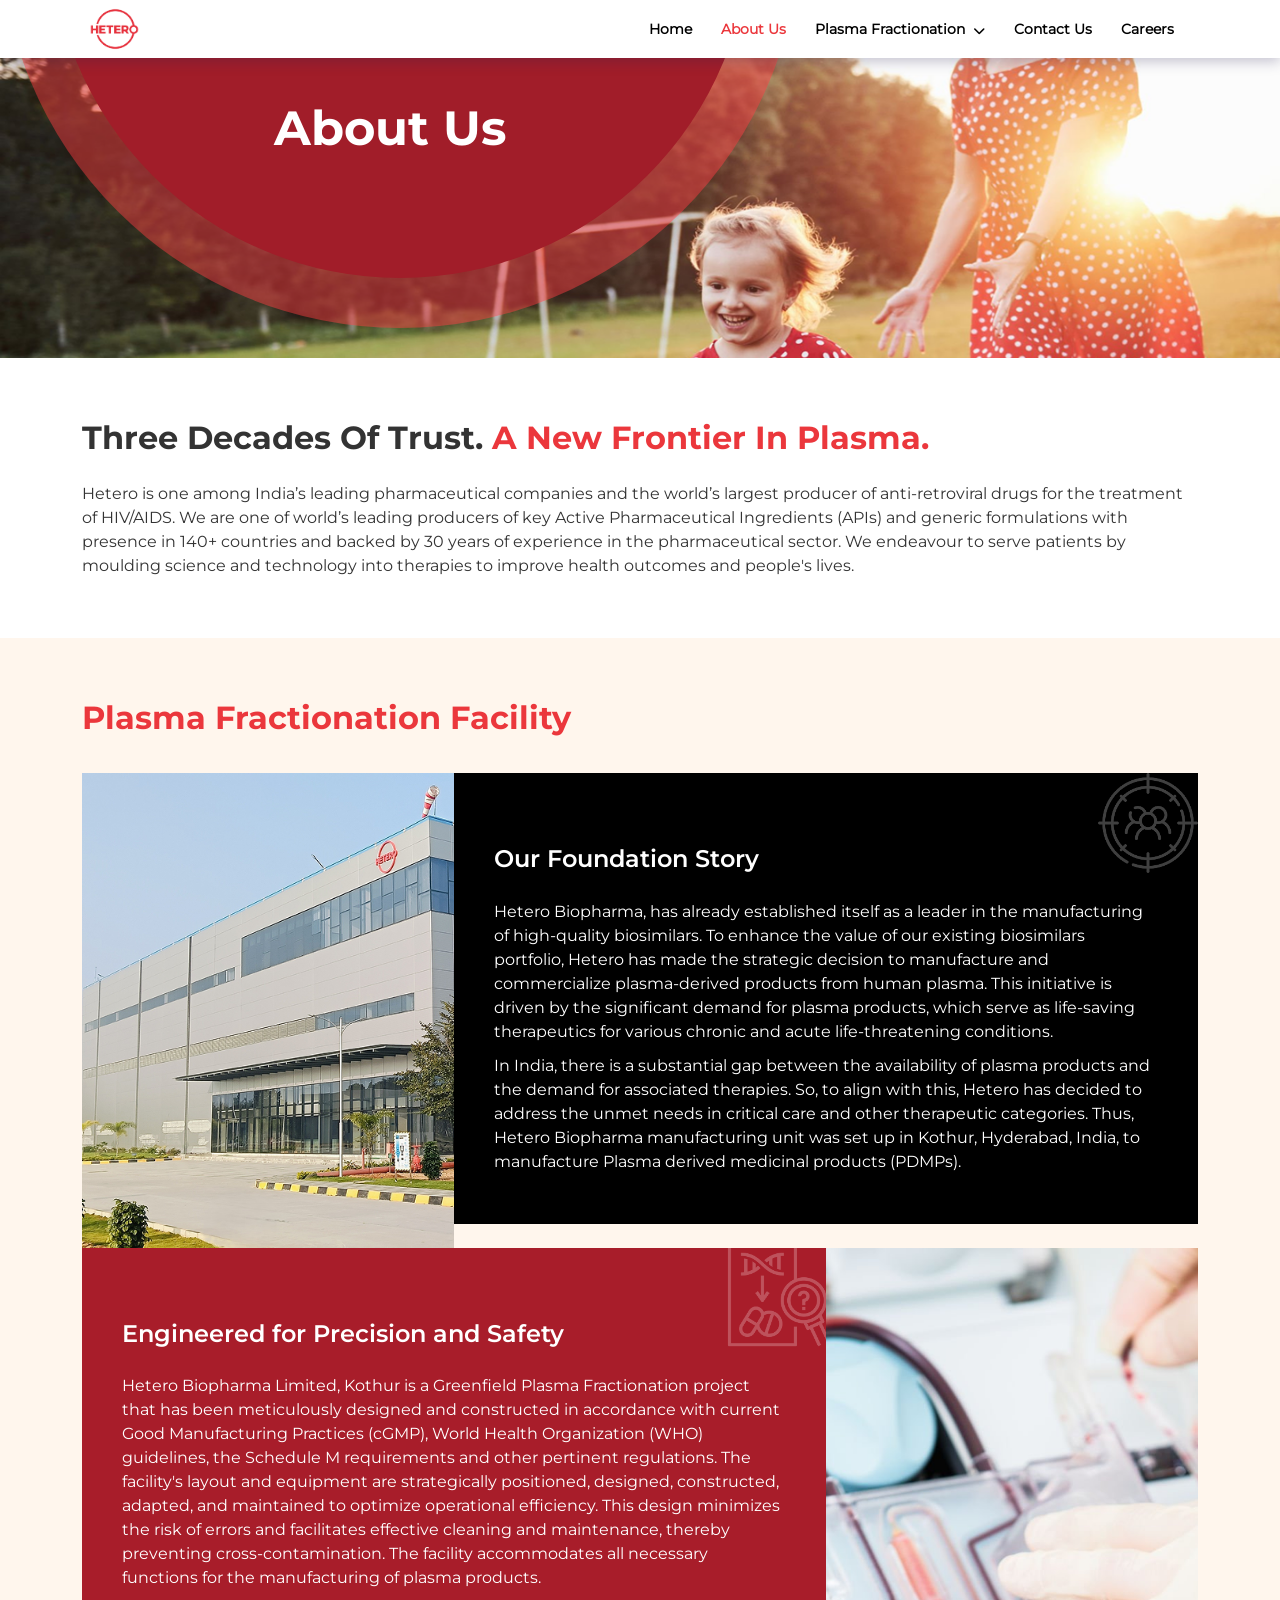
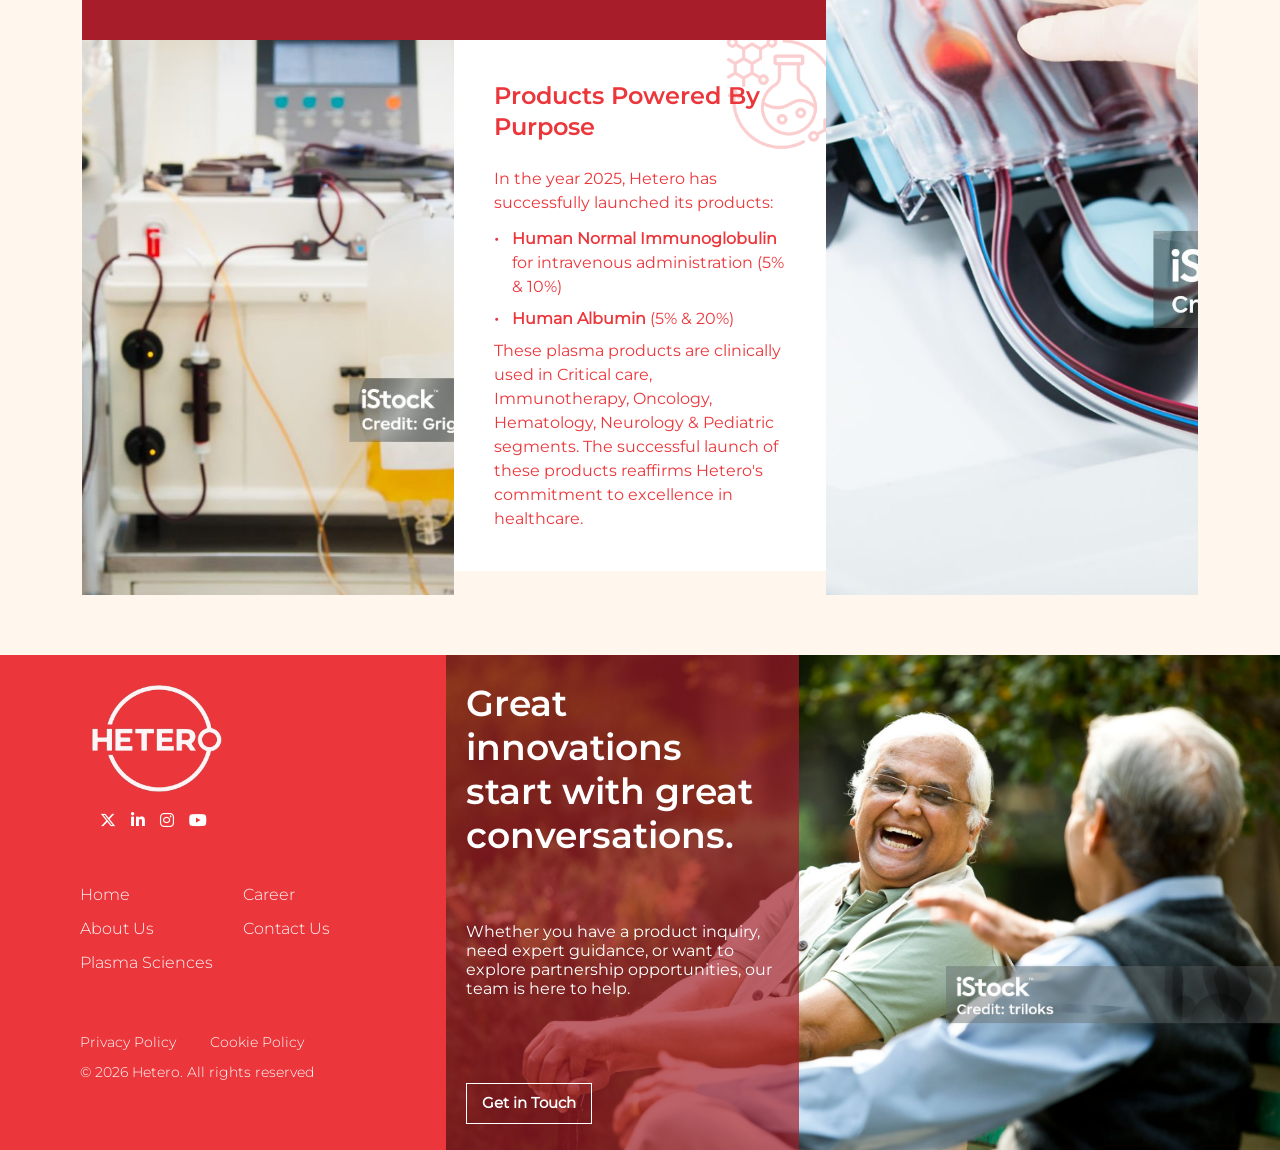
==== about.html @ f72a0099 "pushed all changes" ====
<!doctype html>
<html lang="en">

<head>
    <!-- Required meta tags -->
    <meta charset="utf-8">
    <meta name="viewport" content="width=device-width, initial-scale=1">
    <title>About Us | Plasma Hetero
    </title>
    <meta name="description"
        content="Hetero CDMO: 30+ years of pharmaceutical excellence with 38 state-of-the-art facilities serving 145+ countries. Integrated CDMO services from discovery to commercialization with 25,000+ employees worldwide.">
    <meta name="keywords"
        content="CDMO, contract development manufacturing, pharmaceutical services, drug development, API manufacturing, hetero labs, pharmaceutical outsourcing, clinical trials, commercial manufacturing, global pharma">

    <!-- FavIcon -->
    <link rel="Icon" href="images/LOGO.svg">
    <!-- Bootstrap CSS -->
    <link href="https://cdn.jsdelivr.net/npm/bootstrap@5.0.2/dist/css/bootstrap.min.css" rel="stylesheet"
        integrity="sha384-EVSTQN3/azprG1Anm3QDgpJLIm9Nao0Yz1ztcQTwFspd3yD65VohhpuuCOmLASjC" crossorigin="anonymous">
    <!-- Font Awesome CDN -->
    <link href="https://cdnjs.cloudflare.com/ajax/libs/font-awesome/6.5.0/css/all.min.css" rel="stylesheet">



    <!-- Styling -->
    <link rel="stylesheet" href="css/styles.css">
    <link rel="stylesheet" href="css/responsive.css">

</head>

<body>
    <div class="main">
        <div class="header" id="header">
            <nav class="navbar navbar-expand-lg custom-navbar">
                <div class="container">
                    <div class="row w-100 align-items-center">

                        <!-- Logo -->
                        <div class="col-sm-2 col-3">
                            <a class="navbar-brand" href="index.html">
                                <img src="images/hetero-logos.png" alt="Hetero Logo" class="logo">
                            </a>
                        </div>
                        <!-- Menu -->
                        <div class="col-9 d-block d-xl-none">
                            <div class="d-flex justify-content-end">
                                <button class="mobile-menu-toggle" id="mobileMenuToggle">
                                    <span></span>
                                    <span></span>
                                    <span></span>
                                </button>
                            </div>
                        </div>
                        <div class="col-sm-10">
                            <div class="menu text-end">
                                <ul>
                                    <li><a href="index.html">Home</a></li>
                                    <li><a href="about.html" class="active">About Us</a></li>
                                    <li>
                                        <a href="#">
                                            Plasma Fractionation
                                            <i class="fas fa-chevron-down"></i>
                                        </a>
                                        <ul class="smlmenu">

                                            <li><a href="plasma.html">Manufacturing Process</a></li>
                                            <li><a href="products.html">Our Products</a></li>
                                        </ul>
                                    </li>
                                    <li><a href="contact.html">Contact Us</a></li>
                                    <li><a href="career.html">Careers</a></li>
                                </ul>
                            </div>
                        </div>

                    </div>
                </div>
            </nav>

        </div>

        <!-- Mobile Side Navigation -->
        <div class="mobile-sidenav" id="mobileSidenav">
            <div class="sidenav-content">
                <div class="sidenav-header">
                    <button class="close-btn" id="closeSidenav">&times;</button>
                </div>

                <ul class="mobile-menu">
                    <li><a href="index.html">Home</a></li>
                    <li><a href="about.html" class="active">About Us</a></li>
                    <li class="mobile-dropdown">
                        <a href="#" class="mobile-dropdown-toggle">Plasma Fractionation <i
                                class="fas fa-chevron-down arrow"></i></a>
                        <div class="mobile-submenu">

                            <a href="plasma.html">Manufacturing Process</a>
                            <a href="products.html">Our Products</a>
                        </div>
                    </li>
                    <li><a href="contact.html">Contact Us</a></li>
                    <li><a href="career.html">Careers</a></li>
                </ul>
            </div>
        </div>

        <!-- Overlay for mobile menu -->
        <div class="mobile-overlay" id="mobileOverlay"></div>


        <!-- Banner -->

        <div class="innerbanner" style="background-image: url(images/innerbanner/aboutus.png);">
            <!-- Large Curved Circle Overlay (Left) -->
            <div class="circle-overlay-large"></div>

            <!-- Small Decorative Circle (Right) -->
            <div class="circle-design-right">
                <div class="circle-inner"></div>
            </div>

            <div class="container">
                <div class="row">
                    <div class="col-lg-6 col-sm-12 col-12">
                        <h2>About Us</h2>
                    </div>
                </div>
            </div>
        </div>



        <section class="section section-light">
            <div class="container">
                <div class="content-wrap">
                    <h2 class="section-title">
                        <span class="title-dark">Three Decades Of Trust.</span>
                        <span class="title-accent">A New Frontier In Plasma.</span>
                    </h2>

                    <p class="section-desc">
                        Hetero is one among India’s leading pharmaceutical companies and the world’s
                        largest producer of anti-retroviral drugs for the treatment of HIV/AIDS.
                        We are one of world’s leading producers of key Active Pharmaceutical
                        Ingredients (APIs) and generic formulations with presence in 140+ countries
                        and backed by 30 years of experience in the pharmaceutical sector.
                        We endeavour to serve patients by moulding science and technology into
                        therapies to improve health outcomes and people's lives.
                    </p>
                </div>
            </div>
        </section>

        <section class="section section-soft">
            <div class="container">

                <h2 class="title-accent">Plasma Fractionation Facility</h2>

                <!-- ROW 1 -->
                <div class="row g-0">
                    <div class="col-lg-4 col-md-12">
                        <div class=" plasma-image">
                            <img src="images/building-block.png" alt="">
                        </div>
                    </div>

                    <div class="col-lg-8 col-md-12">
                        <div class="plasma-box plasma-dark">
                            <div class="plamaicon">
                                <img src="images/epidemiology.png" alt="">
                            </div>
                            <div class="plasma-content">
                                <h3 class="plasma-title">Our Foundation Story</h3>
                                <p class="plasma-text">
                                    Hetero Biopharma, has
                                    already established itself as a leader in the manufacturing of high-quality
                                    biosimilars. To enhance the value of our existing biosimilars portfolio, Hetero has
                                    made the strategic decision to manufacture and commercialize plasma-derived products
                                    from human plasma. This initiative is driven by the significant demand for plasma
                                    products, which serve as life-saving therapeutics for various chronic and acute
                                    life-threatening conditions.
                                </p>
                                <p class="plasma-text">In India, there is a substantial gap between the availability of
                                    plasma products and the demand for associated therapies. So, to align with this,
                                    Hetero has decided to address the unmet needs in critical care and other therapeutic
                                    categories. Thus, Hetero Biopharma manufacturing unit was set up in Kothur,
                                    Hyderabad, India, to manufacture Plasma derived medicinal products (PDMPs).  </p>
                            </div>
                        </div>
                    </div>
                </div>

                <!-- ROW 2 -->
                <div class="row g-0">
                    <div class="col-lg-8 col-md-12 order-lg-1 order-2">
                        <!-- Red Box with nested row inside -->
                        <div class="plasma-box plasma-accent">
                            <div class="plamaicon">
                                <img src="images/drug.png" alt="">
                            </div>
                            <div class="plasma-content">
                                <h3 class="plasma-title">Engineered for Precision and Safety</h3>
                                <p class="plasma-text">
                                    Hetero Biopharma Limited, Kothur is a Greenfield Plasma Fractionation project
                                    that has been meticulously designed and constructed in accordance with current Good
                                    Manufacturing Practices (cGMP), World Health Organization (WHO) guidelines, the
                                    Schedule M requirements and other pertinent regulations. The facility's layout and
                                    equipment are strategically positioned, designed, constructed, adapted, and
                                    maintained to optimize operational efficiency. This design minimizes the risk of
                                    errors and facilitates effective cleaning and maintenance, thereby preventing
                                    cross-contamination. The facility accommodates all necessary functions for the
                                    manufacturing of plasma products.
                                </p>
                            </div>
                        </div>

                        <!-- Nested Row for bottom 2 boxes -->
                        <div class="row g-0">
                            <div class="col-lg-6 col-md-12">
                                <div class="plasma-image-light">
                                    <img src="images/block-3.jpg" alt="">
                                </div>
                            </div>

                            <div class="col-lg-6 col-md-12">
                                <div class="plasma-box plasma-light">
                                    <div class="plamaicon">
                                        <img src="images/catalyst.png" alt="">
                                    </div>
                                    <h3 class="plasma-title">Products Powered By Purpose</h3>
                                    <p class="plasma-subtitle">In the year 2025, Hetero has successfully
                                        launched its products:</p>
                                    <ul class="plasma-list">
                                        <li><strong>Human Normal Immunoglobulin</strong> for intravenous administration
                                            (5% & 10%)</li>
                                        <li><strong>Human Albumin</strong> (5% & 20%)</li>
                                    </ul>
                                    <p class="plasma-text-small">
                                        These plasma products are clinically used in Critical care, Immunotherapy,
                                        Oncology, Hematology, Neurology & Pediatric segments. The successful launch of
                                        these products reaffirms Hetero's commitment to excellence in healthcare.
                                    </p>
                                </div>
                            </div>
                        </div>
                    </div>

                    <div class="col-lg-4 col-md-12 order-lg-2 order-1">
                        <div class="plasma-image plasma-image-full-height">
                            <img src="images/block-2.jpg" alt="">
                        </div>
                    </div>
                </div>

            </div>
        </section>

        <footer class="footer">
            <div class="container-fluid">
                <div class="footer-row">

                    <!-- LEFT : BRAND -->
                    <div class="footer-brand order-lg-1 order-2">
                        <div class="footer-box">
                            <img src="images/footer-logo.png" alt="Hetero" class="footer-logo" width="130" height="auto">
                            <ul class="footer-social">
                                <li><a href="https://x.com/heteroofficial" target="_blank"><i
                                            class="fa-brands fa-x-twitter"></i></a></li>
                                <li><a href="https://www.linkedin.com/company/hetero/" target="_blank"><i
                                            class="fa-brands fa-linkedin-in"></i></a></li>
                                <li><a href="https://www.instagram.com/hetero_pharma/" target="_blank"><i
                                            class="fa-brands fa-instagram"></i></a></li>
                                <li><a href="https://www.youtube.com/channel/UCTvsR0a-IavUR-biF5Lx3kg"
                                        target="_blank"><i class="fa-brands fa-youtube"></i></a></li>
                            </ul>

                        </div>
                        <div class="footer-box">
                            <ul class="footer-menu footer-menu-2col">
                                <li><a href="index.html">Home</a></li>
                                <li><a href="about.html">About Us</a></li>

                                <li><a href="career.html">Career</a></li>
                                <li><a href="contact.html">Contact Us</a></li>
                                <li><a href="plasma.html">Plasma Sciences</a></li>
                            </ul>

                            <div class="footer-legal">
                                <a href="privacy.html" target="_blank">Privacy Policy</a>
                                <a href="cookie.html" target="_blank">Cookie Policy</a>
                                <p>© 2026 Hetero. All rights reserved</p>
                            </div>
                        </div>
                    </div>

                    <div class="right-col order-lg-2 order-1">
                        <div class="footer-img">
                            <img src="images/footer-img.jpg" alt="">
                        </div>

                        <!-- CENTER : CTA -->
                        <div class="footer-box-right">
                            <h3 class="footer-title">
                                Great innovations<br>
                                start with great<br>
                                conversations.
                            </h3>

                            <p class="footer-text">
                                Whether you have a product inquiry, need expert guidance,
                                or want to explore partnership opportunities, our team is here to help.
                            </p>

                            <a href="contact.html" class="btn-footer">Get in Touch</a>
                        </div>
                    </div>



                </div>
            </div>
        </footer>
    </div>


    <!-- JS Scripts at the end for better performance -->
    <script src="https://ajax.googleapis.com/ajax/libs/jquery/3.5.1/jquery.min.js"></script>

    <!-- Bootstrap Bundle with Popper -->
    <script src="https://cdn.jsdelivr.net/npm/bootstrap@5.3.3/dist/js/bootstrap.bundle.min.js"></script>

    <script src="js/script.js"></script>
</body>

</html>
---- css/styles.css ----
@font-face {
    font-family: 'Montserrat-Regular';
    src: url(../fonts/Montserrat-Regular.ttf);
}

@font-face {
    font-family: 'Montserrat-Light';
    src: url(../fonts/Montserrat-Light.ttf);
}

@font-face {
    font-family: 'Montserrat-Medium';
    src: url(../fonts/Montserrat-Medium.ttf);
}

@font-face {
    font-family: 'Montserrat-SemiBold';
    src: url(../fonts/Montserrat-SemiBold.ttf);
}

@font-face {
    font-family: 'Montserrat-Bold';
    src: url(../fonts/Montserrat-Bold.ttf);
}


.text-danger {
    color: #EB373C !important;
}


h1 {
    font-size: 40px;
    line-height: 1.35;
    margin-bottom: 0.4em;
    font-weight: 800;
}

h2 {
    font-size: 32px;
    line-height: 40px;
    margin-bottom: 35px;
    font-family: 'Montserrat-Bold';
}

h3 {
    font-size: 34px;
    font-family: 'Montserrat-SemiBold';
    color: #000;
    line-height: normal;
}

h4 {
    font-size: 24px;
    line-height: normal;
    margin-bottom: 1em;
}

h5 {
    font-size: 12px;
    line-height: 1.6;
    margin-bottom: 1.1em;
}

ul {
    list-style-type: none;
    margin: 0px !important;
    padding: 0px;
}

ul li {
    list-style-type: none;
    margin: 0px;
    padding: 0;
    font-size: 12px;
}

p {
    font-size: 16px;
    padding-bottom: 0;
    margin-bottom: 0;
}

a {
    text-decoration: none;
}

html {
    height: 100%;
    width: 100%;
    scroll-padding-top: 150px;
    scroll-behavior: smooth;
}

body {
    height: 100%;
    overflow-x: hidden;
    font-family: 'Montserrat-Regular';
    color: #000
}

img,
div {
    -moz-transition: all 1s ease-in-out;
    -o-transition: all 1s ease-in-out;
    -ms-transition: all 1s ease-in-out;
    transition: all 1s ease-in-out;
}

section {
    padding: 60px 0 60px 0;
}

.main {
    width: 100%;
}


#header {
    background: rgb(255, 255, 255);
    position: fixed;
    top: 0;
    width: 100%;
    z-index: 999;
    transition: all 0.3s ease-in-out;
    padding: 0px 0;
    left: 0 !important;
    right: 0 !important;
    box-shadow: 0px 4px 12px 0px #2D255640;
    overflow: visible;
}

/* #header.scrolled {background: rgba(255, 255, 255, 1);box-shadow: 0px 2px 10px 0px #F3D9E2;} */
.logo {
    width: 40%;
    padding-bottom: 0px;
    max-height: 120px;
}

.navbar {
    padding: 0;
}

.menu ul {
    transition: all 1s ease-in-out;
    position: relative;
    margin: 0;
    padding: 0;
    list-style: none;
}

.menu ul li {
    display: inline-block;
    text-align: end;
    position: relative;
}

.menu ul li a {
    display: block;
    text-align: center;
    padding-left: 25px;
    font-weight: 600;
    font-size: 14px;
    font-style: normal;
    line-height: normal;
    color: #000;
    position: relative;
    text-decoration: none;
    transition: all 0.3s ease-in-out;
}

.menu ul li a.active {
    color: #EB373C;
    font-weight: 600;
}

.line {
    position: relative;
}

.line::before {
    position: absolute;
    content: "";
    top: 10px;
    right: 77px;
    width: 4px;
    height: 15px;
    background-color: #D9D9D9;
}

/* Hover effect - top border */
.menu ul li a::before {
    content: "";
    position: absolute;
    top: -36px;
    left: 8px;
    height: 6px;
    width: 100%;
    background-color: #EB373C;
    transform: scaleX(0);
    transform-origin: center;
    transition: transform 0.3s ease-in-out;
}

/* Show top line on hover */
.menu>ul>li>a:hover::before {
    transform: scaleX(1);
}

/* Show top line when menu item is active */
.menu>ul>li>a.active::before {
    transform: scaleX(1);
}

/* Base submenu state */
.menu ul li>ul {
    position: absolute;
    top: calc(100% + 35px);
    left: 50%;
    transform: translateX(-40%);
    background-color: #EB373C;
    display: block;
    text-align: left !important;
    backdrop-filter: blur(16px);
    border-radius: 0px;
    opacity: 0;
    visibility: hidden;
    transition: opacity 0.3s ease-in-out, visibility 0.3s ease-in-out;
    overflow: visible;
    pointer-events: none;
    min-width: 185px;
    max-width: 210px;
    box-shadow: 0px 4px 12px 0px rgba(45, 37, 86, 0.15);
    z-index: 1000;
    margin-top: 0;
    border: 1.5px solid #EB373C
}

/* Invisible bridge to prevent hover gap - FIXED */
.menu ul li>ul::before {
    content: '';
    position: absolute;
    top: -30px;
    /* Changed to match 30px gap */
    left: -20px;
    /* Extended to left */
    right: -20px;
    /* Extended to right */
    height: 30px;
    /* Changed to 30px to cover the full gap */
    background: transparent;
    pointer-events: auto;
}

/* Show submenu on parent li hover - PURE CSS */
.menu ul li:hover>ul {
    opacity: 1;
    visibility: visible;
    pointer-events: auto;
}

/* Alternative: If you want to keep using .show-sub class from JavaScript */
.menu ul li>ul.show-sub {
    opacity: 1;
    visibility: visible;
    pointer-events: auto;
}

/* Submenu items */
.menu ul li>ul li {
    border-bottom: 1px solid #EB373C;
    display: block;
    width: 100%;
    opacity: 0;
    transform: translateY(10px);
    transition: opacity 0.5s ease-in-out, transform 0.5s ease-in-out;
}

/* Animate submenu items when parent is hovered */
.menu ul li:hover>ul li {
    opacity: 1;
    transform: translateY(0);
}

/* Also animate when show-sub class is present (for JS control) */
.menu ul li>ul.show-sub li {
    opacity: 1;
    transform: translateY(0);
}

/* Stagger animation for each item */
.menu ul li:hover>ul li:nth-child(1),
.menu ul li>ul.show-sub li:nth-child(1) {
    transition-delay: 0.1s;
}

.menu ul li:hover>ul li:nth-child(2),
.menu ul li>ul.show-sub li:nth-child(2) {
    transition-delay: 0.2s;
}

.menu ul li:hover>ul li:nth-child(3),
.menu ul li>ul.show-sub li:nth-child(3) {
    transition-delay: 0.3s;
}

.menu ul li>ul li:last-child {
    border-bottom: none;
}

.menu ul li>ul li a {
    font-size: 14px;
    color: #fff;
    font-family: 'Montserrat-Light';
    white-space: nowrap;
    padding: 12px 15px;
    text-align: left;
    transition: all 0.3s ease-in-out;
}

/* active link */
.mobile-menu li a.active {
    color: rgba(161, 29, 41, 1);
    font-weight: 700;
    /* your theme color */
}

.menu ul li>ul li>a:hover {
    color: #fff;
    font-weight: 700 !important;
}

/* Icon rotation - SMALLER SIZE & SLOWER */
.menu a i {
    display: inline-block;
    transition: transform 0.6s cubic-bezier(0.4, 0, 0.2, 1);
    /* Smooth easing curve */
    margin-left: 4px;
    font-size: 12px;
    /* Reduced icon size */
    vertical-align: middle;
}

/* Rotate icon when submenu is shown */
.menu ul li:hover>a i {
    transform: rotate(180deg);
}


/* Home Page */

.main-collection {
    position: relative;
    margin-top: 40px;
    overflow: hidden;
}

.main-collection .container-fluid {
    padding: 0;
    margin-bottom: 40px;
}

.main-row {
    margin-bottom: 30px;
    position: relative;
    display: flex;
    flex-direction: row;
    width: 100%;
    justify-content: space-between;
    align-items: center;
}

.main-left {
    background-color: #A11D29;
    width: 55%;
    position: relative;
    padding: 100px 80px 80px;
    z-index: 1;
}

.main-right {
    width: 45%;
    position: relative
}

.main-right img {
    width: 100%;
    height: 100%;
    min-height: 380px;
    object-fit: cover;
    object-position: left;
}

.main-left-content h2 {
    color: #fff;
}

.main-left-content p {
    color: #fff;
    margin-bottom: 12px;
}

/* Light Pink/Rose Shadow Layer - Top Left */
.main-left::before {
    content: '';
    position: absolute;
    top: -38px;
    left: -70px;
    width: calc(100% + 100px);
    /* Extended 160px to the right */
    height: calc(100% + 80px);
    background: #A11D29B2;
    /* Light dusty rose/pink */
    z-index: -1;
    /* Behind dark red, in front of image */
}


/* banners */
.banner {
    position: relative;
    width: 100%;
    height: 500px;
    background-position: center;
    background-size: cover;
    background-repeat: no-repeat;
    overflow: hidden;
    display: flex;
    align-items: center;
    justify-content: flex-start;
    overflow: hidden;
}

.circle-overlay-large {
    position: absolute;
    left: 0px;
    bottom: -60px;
    /* Changed from top: 0 to bottom: 0 */
    max-width: 55%;
    /* Optional: prevents image from being too large */
}

.circle-overlay-large img {
    width: 100%;
    height: auto;
    /* Changed from height: 100% to maintain aspect ratio */
    display: block;
}

/* Make sure text stays above the overlays */
.banner h2 {
    color: #fff;
    font-size: 42px;
    font-weight: bold;
    margin-top: 30px;
    position: relative;
    z-index: 2;
    text-align: left;
    margin-left: 0;
    line-height: 1.2;
}

.banner p {
    color: #fff;
    font-size: 16px;
    position: relative;
    z-index: 2;
    text-align: left;
    margin-left: 0;
}

.bannertext {
    margin-top: 100px;
}

.pillar-section {
    position: relative;
    height: 748px;
}

/* Left side - Cards */
.cards-container {
    position: absolute;
    left: 0;
    top: 0;
    width: 50%;
    height: 100%;
    display: flex;
    flex-direction: column;
    padding: 0;
    background: transparent;
    z-index: 2;
    gap: 0;
}

/* Card base state - equal heights, no spacing */
.pillar-card {
    padding: 10px 20px;
    margin: 0;
    border: 0;
    border-radius: 0;
    cursor: pointer;
    transition: all 0.8s cubic-bezier(0.25, 0.46, 0.45, 0.94);
    position: relative;
    overflow: hidden;
    flex: 1 1 0;
    min-height: 0;
    display: flex;
    align-items: center;
    transform-origin: center;
    box-sizing: border-box;
}

/* Hover and Active state - smooth grow */
.pillar-card:hover,
.pillar-card.active-card {
    flex: 1.15 1 0;
    padding: 16px 40px;
}

.card-manufacturing {
    background: rgba(0, 0, 0, 0.15);
}

.card-quality {
    background: rgba(161, 29, 41, 0.5);
}

.card-technology {
    background: rgba(235, 55, 60, 0.5);
}

.card-network {
    background: hsla(30, 100%, 96%, 0.5);
}

.card-content {
    position: static;
    z-index: 1;
    width: 100%;
    transition: all 0.8s cubic-bezier(0.25, 0.46, 0.45, 0.94);
}

.card-icon {
    margin-bottom: 1rem;
    position: absolute;
    top: 15px;
    right: 15px;
    transition: none
}

.card-icon img {
    width: 55px;
    object-fit: contain;
    display: block;
    transition: opacity 0.5s ease;
}

.card-icon .icon-hover {
    position: absolute;
    top: 0;
    left: 0;
    opacity: 0;
}

/* Show default icon by default */
.card-icon .icon-default {
    opacity: 1;
}

/* On card hover or active, show hover icon */
.pillar-card:hover .card-icon .icon-default,
.pillar-card.active-card .card-icon .icon-default {
    opacity: 0;
}

.pillar-card:hover .card-icon .icon-hover,
.pillar-card.active-card .card-icon .icon-hover {
    opacity: 1;
}

/* .card-icon svg {width: 28px;height: 28px;fill: white;} */
.pillar-card h3 {
    color: white;
    font-size: 24px;
    font-weight: 600;
    margin-bottom: 10px;
    clear: none;
    transition: all 0.8s cubic-bezier(0.25, 0.46, 0.45, 0.94);
}

.pillar-card p {
    color: rgba(255, 255, 255, 0.9);
    font-size: 14px;
    line-height: normal;
    clear: both;
    transition: all 0.8s cubic-bezier(0.25, 0.46, 0.45, 0.94);
    font-family: 'Montserrat-Regular';
}

.pillar-card.active-card p {
    font-family: 'Montserrat-Medium';
}

/* Right side - Background Image */
.image-container {
    width: 100%;
    position: relative;
    overflow: hidden;
    height: 748px;
}

.background-image {
    position: absolute;
    top: 0;
    left: 0;
    width: 100%;
    height: 750px;
    background-size: cover;
    background-position: left;
    opacity: 0;
    transition: opacity 0.8s cubic-bezier(0.25, 0.46, 0.45, 0.94);
}

.background-image.active {
    opacity: 1;
}

.bg-manufacturing {
    background-image: url('../images/pillar-facility-3.jpg');
}

.bg-quality {
    background-image: url('../images/pillar-facility-2.jpg');
}

.bg-technology {
    background-image: url('../images/pillar-facility-1.jpg');
    background-position: center;
}

.bg-network {
    background-image: url('../images/pillar-facility-4.jpg');
}

/* Overlay Content */
.image-overlay {
    position: absolute;
    top: 0;
    left: 0;
    width: 100%;
    height: 100%;
    background: linear-gradient(180deg, rgba(0, 0, 0, 0.5) 0%, rgba(0, 0, 0, 0) 100%);
    display: flex;
    flex-direction: column;
    justify-content: space-between;
    z-index: 1;
}

.facility-header {
    text-align: right;
    padding: 40px;
}

.facility-header h2 {
    color: white;
    font-size: 32px;
    font-weight: 700;
    margin-bottom: 10px;
}

.explore-btn {
    display: inline-flex;
    align-items: center;
    gap: 0.5rem;
    color: #fff;
    text-decoration: none;
    font-size: 1rem;
    font-weight: 500;
    transition: all 0.3s ease;
    padding: 12px 24px;
    border-radius: 0px;
    background: transparent;
}

.explore-btn:hover {
    background: linear-gradient(104.09deg, #EB373C -1.63%, #851F22 94.96%);
    color: #fff;
}

.explore-btn i {
    transition: transform 0.3s ease;
}

.explore-btn:hover i {
    transform: translateX(5px);
}

/* Active state colors */
.card-manufacturing.active-card {
    background: linear-gradient(312.52deg, #A11D29 -7.88%, #000000 37.8%);
}

.card-quality.active-card {
    background: rgba(161, 29, 41, 1);
}

.card-technology.active-card {
    background: linear-gradient(313.36deg, #000000 -22.54%, #EB373C 28.66%);
}

.card-network.active-card {
    background: linear-gradient(312.81deg, #EB373C -54.64%, #FFF6ED 36.67%);
}

.card-network.active-card h3,
.card-network.active-card p {
    color: rgba(235, 55, 60, 1);
    font-family: 'Montserrat-Medium';
}

/* ============================= */
/* RESPONSIVE STYLES */
/* ============================= */

/* Tablet and below */
@media (max-width: 1024px) {
    .pillar-section {
        height: auto;
        min-height: 600px;
    }

    .cards-container {
        width: 100%;
        position: relative;
    }

    .pillar-card {
        flex: 1 1 0;
        min-height: 150px;
    }

    .image-container {
        height: 500px;
        position: relative;
    }

    .background-image {
        height: 500px;
    }
}

/* Mobile Carousel Design */
@media (max-width: 768px) {
    .pillar-section {
        height: auto;
        display: flex;
        flex-direction: column;
    }

    /* Cards Container -Horizontal Scroll */
    .cards-container {
        position: relative;
        width: 100%;
        height: auto;
        display: block;
        overflow: hidden;
        order: 2;
    }

    /* Cards Wrapper for Carousel */
    .cards-wrapper {
        display: flex;
        transition: transform 0.5s cubic-bezier(0.25, 0.46, 0.45, 0.94);
        width: 100%;
    }

    .pillar-card {
        flex: 0 0 100%;
        min-width: 100%;
        padding: 40px 20px;
        min-height: auto;
        display: flex;
        flex-direction: column;
        justify-content: center;
    }

    .pillar-card:hover,
    .pillar-card.active-card {
        flex: 0 0 100%;
        padding: 40px 20px;
    }

    /* Image Container - Fixed Height at Top */
    .image-container {
        position: relative;
        width: 100%;
        height: 300px;
        order: 1;
        margin-bottom: 0;
    }

    .background-image {
        height: 300px;
    }

    /* Mobile Navigation Dots - Visible and Styled */
    .mobile-dots {
        display: flex;
        justify-content: center;
        align-items: center;
        gap: 12px;
        padding: 20px;
        position: absolute;
        bottom: 20px;
        left: 50%;
        transform: translateX(-50%);
        z-index: 10;
        background: rgba(0, 0, 0, 0.3);
        backdrop-filter: blur(10px);
        border-radius: 20px;
        padding: 10px 20px;
    }

    .dot {
        width: 10px;
        height: 10px;
        border-radius: 50%;
        background: rgba(255, 255, 255, 0.4);
        cursor: pointer;
        transition: all 0.3s ease;
    }

    .dot.active {
        background: #EB373C;
        width: 12px;
        height: 12px;
    }

    /* Facility Header - Adjust for Mobile */
    .facility-header {
        padding: 20px;
        text-align: left;
    }

    .facility-header h2 {
        font-size: 24px;
        text-align: center;
    }

    .explore-btn {
        font-size: 14px;
        padding: 10px 20px;
    }

    /* Card Content */
    .card-content {
        text-align: center;
    }

    .card-icon {
        position: static;
        margin: 0 auto 15px;
        display: flex;
        justify-content: flex-start;
    }

    .pillar-card h3 {
        font-size: 22px;
        margin-bottom: 15px;
    }

    .pillar-card p {
        font-size: 15px;
        line-height: 1.6;
    }
}

/* Small mobile */
@media (max-width: 480px) {
    .image-container {
        height: 250px;
    }

    .background-image {
        height: 250px;
    }

    .pillar-card {
        padding: 30px 15px;
    }

    .pillar-card h3 {
        font-size: 20px;
    }

    .pillar-card p {
        font-size: 14px;
    }

    .card-icon img {
        width: 50px;
    }

    .facility-header h2 {
        font-size: 28px;
        text-align: left;
    }

    .mobile-dots {
        gap: 8px;
        padding: 8px 15px;
    }

    .dot {
        width: 8px;
        height: 8px;
    }

    .dot.active {
        width: 10px;
        height: 10px;
    }
}




.plasma-list-white {
    list-style: none;
    padding-left: 0;
    margin: 12px 0;
}

.plasma-list-white li {
    padding-left: 12px;
    position: relative;
    margin-bottom: 8px;
    font-size: 16px;
    color: #fff;
    margin-left: 10px;
}

.plasma-list-white li:before {
    content: "•";
    color: #fff;
    font-weight: bold;
    position: absolute;
    left: 0;
}

.plasma-list-white li strong {
    color: #fff;
}

.plasma-box1 {
    display: flex;
    flex-direction: column;
    justify-content: flex-end;
    padding: 40px;
}

.plasma-content1 {
    margin-top: 0px;
}

/* Image Boxes */
.plasma-image1 {
    padding: 0;
    min-height: 280px;
}

.plasma-image1 img {
    width: 100%;
    height: 280px;
    object-fit: cover;
    display: block;
}

/* Full height image for right column - spans all 3 boxes */
.plasma-image-full-height1 {
    height: 600px;
    min-height: 600px;
}

.plasma-image-full-height1 img {
    width: 100%;
    object-fit: cover;
    display: block;
    height: 560px;
}

/* Color Variants */
.plasma-dark1 {
    background: #000;
    color: #fff;
    min-height: 280px;
    position: relative;
    display: flex;
    justify-content: end;
}

.plasma-accent1 {
    background: #a81d2a;
    color: #fff;
    min-height: 280px;
    position: relative;
}

.plasma-light1 {
    background: #fff;
    min-height: 280px;
    position: relative;
}

/* Typography */
.plasma-title1 {
    font-size: 24px;
    font-weight: 700;
    margin-bottom: 25px;
    line-height: 1.3;
    color: #fff;
}

.plasma-subtitle1 {
    font-size: 16px;
    margin-bottom: 12px;
    color: #EB373C;
}

.plasma-text1 {
    font-size: 16px;
    margin-bottom: 10px;
}

.plasma-text-small1 {
    font-size: 16px;
    margin-bottom: 0;
    color: #EB373C
}

.plamaicon1 {
    position: absolute;
    right: 0px;
    margin-left: auto;
    top: 0;
}

.plamaicon1 img {
    width: 140px;
}

.plasma-light1 .plasma-title1 {
    color: #EB373C;
}

.plasma-light1 .plamaicon1 {
    position: absolute;
    top: 0;
    right: 0
}

.plasma-image-light1 {
    padding: 0;
    min-height: 280px;
}

.plasma-image-light1 img {
    width: 100%;
    height: 280px;
    object-fit: cover;
    display: block;
}

.plasma-right1 img {
    width: 100%;
}

.plasma-collection1 {
    position: relative;
}

.plasma-collection1 .container-fluid {
    padding: 0;
    margin-bottom: 40px;
}

.plasma-left1 {
    background-color: #A11D29;
    width: 55%;
    position: relative;
    padding: 40px 80px;
    z-index: 1;
}

.plasma-row1 {
    position: relative;
    display: flex;
    flex-direction: row;
    width: 100%;
    justify-content: space-between;
    align-items: center;
}

.plasma-right1 {
    width: 45%;
    position: relative
}

.plasma-left-content1 h2 {
    color: #fff;
}

.plasma-left-content1 p {
    color: #fff;
    margin-bottom: 12px;
}

/* Light Pink/Rose Shadow Layer - Top Left */
.plasma-left1::before {
    content: '';
    position: absolute;
    top: -38px;
    left: -30px;
    width: calc(100% + 100px);
    /* Extended 160px to the right */
    height: calc(100% + 80px);
    background: #A11D29B2;
    /* Light dusty rose/pink */
    z-index: -1;
    /* Behind dark red, in front of image */
}




/* Inner banners */

.innerbanner {
    position: relative;
    width: 100%;
    height: 300px;
    background-position: center;
    background-size: cover;
    background-repeat: no-repeat;
    overflow: hidden;
}

/* Small Decorative Circle (Right Side - Top) */
.circle-design-right {
    position: absolute;
    top: -530px;
    /* Half visible at top */
    left: 0px;
    /* Position from right edge */
    width: 800px;
    height: 800px;
    border-radius: 50%;
    background-color: #EB373C80;
    /* Light pink outer ring with transparency */
    box-shadow: 0 10px 30px rgba(0, 0, 0, 0.15);
    display: flex;
    align-items: center;
    justify-content: center;
    z-index: 1;
    pointer-events: none;
}

.circle-inner {
    position: relative;
    width: 700px;
    height: 700px;
    border-radius: 50%;
    background-color: #A11D29;
    /* Dark red inner circle */
}

/* Make sure text stays above the overlays */
.innerbanner .container {
    position: relative;
    z-index: 2;
}

.innerbanner h2 {
    color: #fff;
    font-size: 48px;
    font-weight: bold;
    margin-top: 50px;
    position: relative;
    z-index: 2;
    text-align: center;
    margin-left: 70px;
}


/* About */
/* ===== Title ===== */
.section-title {
    font-size: 32px;
    font-family: 'Montserrat-Bold';
    margin-bottom: 24px;
}

/* Title Colors */
.title-dark {
    color: #333;
}

.title-accent {
    color: #EB373C;
    /* red accent */
}

/* ===== Description ===== */
.section-desc {
    font-size: 16px;
    color: #333;
}


/* Plasma Science */
.section-soft {
    background: #FFF6ED;
}

/* Eyebrow */
.section-eyebrow {
    color: #EB373C;
    font-weight: 600;
    margin-bottom: 30px;
    font-size: 20px;
}

/* Box Base */
.plasma-box {
    display: flex;
    flex-direction: column;
    justify-content: center;
    padding: 40px;
}

.plasma-content {
    margin-top: 30px;
}

/* Image Boxes */
.plasma-image {
    padding: 0;
    min-height: 474.2px;
}

.plasma-image img {
    width: 100%;
    height: 474.2px;
    object-fit: cover;
    display: block;
}

/* Full height image for right column - spans all 3 boxes */
.plasma-image-full-height {
    height: 838.09px;
    min-height: 600px;
}

.plasma-image-full-height img {
    width: 100%;
    height: 947px;
    object-fit: cover;
    display: block;
}

/* Color Variants */
.plasma-dark {
    background: #000;
    color: #fff;
    min-height: 280px;
    position: relative;
}

.plasma-accent {
    background: #a81d2a;
    color: #fff;
    min-height: 320px;
    position: relative;
}

.plasma-light {
    background: #fff;
    min-height: 280px;
    position: relative;
}

/* Typography */
.plasma-title {
    font-size: 24px;
    font-weight: 700;
    margin-bottom: 25px;
    line-height: 1.3;
    color: #fff;
}

.plasma-subtitle {
    font-size: 16px;
    margin-bottom: 12px;
    color: #EB373C;
}

.plasma-text {
    font-size: 16px;
    margin-bottom: 10px;
}

.plasma-text-small {
    font-size: 16px;
    margin-bottom: 0;
    color: #EB373C
}

.plasma-list {
    list-style: none;
    padding-left: 0;
    margin: 12px 0;
}

.plasma-list li {
    padding-left: 18px;
    position: relative;
    margin-bottom: 8px;
    font-size: 16px;
    color: #EB373C
}

.plasma-list li:before {
    content: "•";
    color: #EB373C;
    font-weight: bold;
    position: absolute;
    left: 0;
}

.plasma-list li strong {
    color: #EB373C;
}

.plamaicon {
    position: absolute;
    right: 0px;
    margin-left: auto;
    top: 0;
}

.plamaicon img {
    width: 100px;
}

.plasma-light .plasma-title {
    color: #EB373C;
}

.plasma-light .plamaicon {
    position: absolute;
    top: 0;
    right: 0
}

.plasma-image-light {
    padding: 0;
    min-height: 555px;
}

.plasma-image-light img {
    width: 100%;
    height: 555px;
    object-fit: cover;
    display: block;
}

.plasma-right img {
    width: 100%;
    height: 600px;
    object-fit: cover;
}

.plasma-collection {
    position: relative;
}

.plasma-collection .container-fluid {
    padding: 0;
    margin-bottom: 40px;
}

.plasma-left {
    background-color: #A11D29;
    width: 55%;
    position: relative;
    padding: 40px 80px;
    z-index: 1;
}

.plasma-row {
    position: relative;
    display: flex;
    flex-direction: row;
    width: 100%;
    justify-content: space-between;
    align-items: center;
}

.plasma-right {
    width: 45%;
    position: relative
}

.plasma-left-content h2 {
    color: #fff;
}

.plasma-left-content p {
    color: #fff;
    margin-bottom: 12px;
}

/* Light Pink/Rose Shadow Layer - Top Left */
.plasma-left::before {
    content: '';
    position: absolute;
    top: -38px;
    left: -30px;
    width: calc(100% + 100px);
    /* Extended 160px to the right */
    height: calc(100% + 80px);
    background: #A11D29B2;
    /* Light dusty rose/pink */
    z-index: -1;
    /* Behind dark red, in front of image */
}



/* Manufacture */
.manufacture .container-fluid {
    padding: 0 !important;
    max-width: 100%;
}

.manufature-grid {
    width: 100%;
    display: flex;
    flex-wrap: nowrap;
    gap: 0;
}

.manufacture-img {
    flex: 0 0 34.8%;
    min-width: 0;
    margin: 0;
    padding: 0;
}

.manufacture-img img {
    width: 100%;
    object-fit: cover;
    display: block;
    vertical-align: bottom;
    height: 100%;
}

.manufacture-content {
    flex: 1 1 auto;
    min-width: 0;
    margin-left: -1px;
    padding: 60px 40px;
    background-color: #A11D29;
    position: relative;
}

.manufacture-content p {
    color: #fff;
    margin-bottom: 12px;
    font-weight: 700;
}

.manufacture-content h2 {
    color: #fff;
    margin-top: 6px;
}

.manufactureicon {
    position: absolute;
    top: 0;
    right: 0;
}

.manufactureicon img {
    width: 100px;
}

/* Products */
.product-row {
    position: relative;
}

.prodcuts-content p {
    color: #fff;
    font-size: 15px;
    text-align: center;
    line-height: normal;
}

.product-row .container-fluid {
    padding: 0;
}

.product-grid {
    width: 100%;
    display: flex;
}

.product-img {
    max-width: 35.33333333%;
    width: 100%;
}

.product-img img {
    width: 100%;
    max-height: 554px;
    object-fit: cover;
    height: 100%;
}

.product-content {
    padding: 60px 40px;
    background-color: #A11D29;
    position: relative;
    max-width: 65.1222%
}

.product-content h2 {
    color: #fff;
    margin-top: 6px;
}

.product-content ul li {
    list-style: disc;
    font-size: 15px;
    font-weight: 500;
    margin-left: 25px;
    color: #fff;
    margin-bottom: 8px;
}

.therapy-card {
    background-color: #FFF6ED;
}

.therapy-left {
    display: flex;
    flex-direction: column;
    height: 100%;
}

.therapy-content {
    padding: 30px;
}

.indications {
    background-color: #a81d2a;
    padding: 30px;
    margin-top: auto;
}

.indications h4 {
    color: #fff;
    font-family: 'Montserrat-SemiBold'
}

.indications p {
    color: #fff;
    font-size: 16px;
}

.therapy-content h4 {
    color: #A11D29;
    font-weight: 600;
    font-family: 'Montserrat-SemiBold'
}

.therapy-content ul li {
    list-style-type: disc;
    margin-left: 20px;
    margin-bottom: 8px;
    color: #A11D29;
    font-size: 16px;
}

.therapy-images-right {
    display: flex;
    justify-content: flex-start;
    align-items: center;
    gap: 1rem;
    min-height: 100%;
    padding: 0px;
}

.therapy-images-right .therapy-images {
    flex: 0 0 auto;
    max-width: 45%;
}

.therapy-images-right .therapy-images img {
    width: 100%;
    height: auto;
    min-height: 280px;
    object-fit: contain;
}

.therapy-images img {
    width: 100%;
}

.products-content h2 {
    color: #fff;
    font-size: 34px;
    font-weight: bold;
    margin-top: 40px;
    position: relative;
    z-index: 2;
    text-align: center;
    margin-left: 20px;
    margin-bottom: 25px;
}

.products-content p {
    color: #fff;
    text-align: center;
    font-size: 15px;
    line-height: normal;
    width: 60%;
    margin: 0 auto;
}


/* Contact Us */
.contact-row {
    margin-bottom: 30px;
    position: relative;
    display: flex;
    flex-direction: row;
    width: 100%;
    justify-content: space-between;
    align-items: center;
}

.contact-label {
    font-size: 22px;
    font-weight: 600;
    color: #ffff;
}

.contact-value {
    font-size: 18px;
    line-height: normal;
    color: #fff;
    padding-left: 30px;
    margin-top: 10px;
}

.contact-value a {
    color: #fff;
    text-decoration: none;
    transition: all 0.3s ease-in-out;
}

.contact-value a:hover {
    text-decoration: underline;
}

.contact-collection {
    position: relative;
    margin-top: 40px;
}

.contact-collection .container-fluid {
    padding: 0;
    margin-bottom: 40px;
}

.contact-left {
    background-color: #A11D29;
    width: 55%;
    position: relative;
    padding: 60px 80px 40px;
    z-index: 1;
}

.contact-right {
    width: 45%;
    position: relative
}

.contact-right img {
    width: 100%;
}

.contact-left-content h2 {
    color: #fff;
}

.contact-left-content p {
    color: #fff;
    margin-bottom: 12px;
}

/* Light Pink/Rose Shadow Layer - Top Left */
.contact-left::before {
    content: '';
    position: absolute;
    top: -48px;
    left: -90px;
    width: calc(100% + 100px);
    /* Extended 160px to the right */
    height: calc(100% + 100px);
    background: #A11D29B2;
    /* Light dusty rose/pink */
    z-index: -1;
    /* Behind dark red, in front of image */
}

.contact-details {
    background-color: #FFF6ED;
}

.contact-left-img img {
    width: 100%;
    height: auto;
    mix-blend-mode: multiply;
}

/* Form */
.career-form .form-label {
    font-size: 14px;
    font-weight: 600;
    text-align: left !important;
    display: flex;
    gap: 5px;
    align-items: center;
    white-space: nowrap;
    margin-bottom: 2px;
    color: #fff;
}

.form-label {
    font-size: 14px;
    font-weight: 600;
    text-align: left !important;
    display: flex;
    gap: 5px;
    align-items: center;
    white-space: nowrap;
    margin-bottom: 2px;
}

.form-control {
    text-align: left;
    color: #8B8B8B;
    font-size: 12px;
    padding: 8px 16px;
    border: 1px solid #DEDEDE;
    border-radius: 0px;
}

.form-check-label {
    font-size: 12px;
    margin-bottom: 0;
    margin-top: 3px;
}

.form-check-label a {
    color: #EB373C;
    transition: all 0.3s ease-in-out;
}

.form-check-label a:hover {
    font-weight: 600;
}

.form-check-input {
    border-color: #EB373C !important;
    width: 14px;
    height: 14px;
}

.btn-outline-danger {
    display: inline-block;
    padding: 6px 15px;
    background-color: transparent;
    color: #EB373C;
    font-size: 12px;
    font-weight: 500;
    border-radius: 0px;
    text-decoration: none;
    transition: background-color 0.3s ease-in-out;
    border: 1px solid #EB373C;
    font-family: 'Montserrat-Medium';
    margin: 0;
}

.btn-outline-danger:hover {
    background-color: #EB373C;
    color: #fff;
}

.form-select {
    text-align: left;
    color: #8B8B8B;
    font-size: 12px;
    padding: 8px 16px;
    border: 1px solid #DEDEDE;
    border-radius: 0px;
}

.form-check-input:checked {
    background-color: #EB373C !important;
}

.form-control:focus {
    outline: none !important;
    border-color: rgba(235, 55, 60, .2) !important;
    box-shadow: 0 0 0 .25rem rgba(235, 55, 60, .2) !important;
}

.form-select:focus {
    outline: none !important;
    border-color: rgba(235, 55, 60, .2) !important;
    box-shadow: 0 0 0 .25rem rgba(235, 55, 60, .2) !important;
}

.btn-outline-light {
    border-radius: 0 !important;
}

.phone-input-wrapper {
    display: flex;
    flex-direction: column;
}

.phone-input-group {
    display: flex;
}

.phone-dropdown {
    width: 105px;
    border-top-right-radius: 0;
    border-bottom-right-radius: 0;
}

.phone-input {
    border-top-left-radius: 0 !important;
    border-bottom-left-radius: 0 !important;
}

.custom-page select.form-select[disabled] {
    background-image: none;
}

.form-control:disabled,
.form-control[readonly] {
    background-color: #f1f1f1 !important;
}


.about-btn {
    text-align: end;
}




/* Footer */

.footer {
    background-position: center;
    background-size: cover;
    width: 100%;
    padding: 0px 0;
    height: 495px;
    position: relative;
    background-color: #EB373C;
}

.footer-row {
    position: relative;
    display: flex;
    flex-direction: row;
    width: 100%;
    justify-content: space-between;
}

.footer .container-fluid {
    padding: 0 !important;
}

.footer-brand {
    width: 35.33333333%;
    padding: 30px 80px 0;
    background-color: #EB373C;
    padding-bottom: 30px;
}

.footer-logo {
    display: block;
    margin-left: 12px;
    margin-bottom: 15px;
}

.right-col {
    position: relative;
    width: 66.66666667%;
}

.footer-box-right {
    background: #A11D29B2;
    position: absolute;
    margin-left: 0px;
    padding: 30px 20px;
    height: 495px;
    display: flex;
    align-items: flex-start;
    justify-content: center;
    flex-direction: column;
    width: 42.33%;
    top: 0;
    left: 0;
}

.footer-title {
    color: #fff;
    font-size: 36px;
    margin-bottom: 25px;
}

.footer-text {
    color: #fff;
    margin-bottom: 85px;
    font-size: 16px;
    line-height: normal;
    margin-top: 40px;
}

.btn-footer {
    background-color: transparent;
    color: #fff;
    padding: 8px 15px;
    border-radius: 0px;
    font-size: 15px;
    font-weight: 600;
    border: 1px solid #fff;
}

.btn-footer:hover {
    background-color: #EB373C;
    color: #fff;
    border: 1px solid #EB373C;
}

.footer-img {
    position: relative;
}

.footer-img img {
    width: 100%;
    height: 495px;
    object-position: center;
    object-fit: cover;
}

.footer-social {
    display: flex;
    flex-direction: row;
    gap: 15px;
    margin-top: 20px !important;
    margin-left: 20px !important;
}

.footer-social i {
    font-size: 16px;
    color: #fff;
    /* 🔑 key fixes */
    display: block;
    transform: translateZ(0);
    will-change: transform;
    transition: transform 0.8s ease;
    /* Fixed: added 's' for seconds */
}

/* Hover zoom - slow and smooth */
.footer-social li a:hover i {
    transform: scale(1.2);
    /* Increased scale for more noticeable effect */
}

.footer-menu-2col {
    margin-top: 55px !important;
    list-style: none;
    padding: 0;
    margin: 0;
    display: grid;
    grid-template-columns: 1fr 1fr;
    row-gap: 10px;
    column-gap: 30px;
}

/* Force vertical order per column */
.footer-menu-2col li:nth-child(1) {
    grid-column: 1;
    grid-row: 1;
}

.footer-menu-2col li:nth-child(2) {
    grid-column: 1;
    grid-row: 2;
}

.footer-menu-2col li:nth-child(3) {
    grid-column: 2;
    grid-row: 1;
}

.footer-menu-2col li:nth-child(4) {
    grid-column: 2;
    grid-row: 2;
}

.footer-menu-2col a {
    color: #fffafa;
    font-size: 16px;
    text-decoration: none;
    font-family: 'Montserrat-Light';
    text-wrap: nowrap;
}

.footer-legal {
    margin-top: 55px !important;
}

.footer-legal a {
    color: #fff;
    font-size: 14px;
    padding-right: 30px;
    transition: 0.6 ease-in-out;
    font-family: 'Montserrat-Light';
}

.footer-legal p {
    color: #fff;
    font-size: 14px;
    padding-top: 8px;
    font-family: 'Montserrat-Light';
}

.footer-legal a:hover {
    text-decoration: underline !important;
    font-weight: 700;
}

.footer-menu-2col a:hover {
    font-family: 'Montserrat-SemiBold';
}





.privacy-text h4 {
    font-size: 20px;
    font-weight: 600;
    color: #EB373C;
    margin: 20px 0;
}

.privacy-text h5 {
    font-size: 18px;
    font-weight: 600;
    color: #000;
    margin: 10px 0;
}

.privacy-text p {
    font-size: 12px;
    line-height: 1.6;
    color: #000;
    margin: 10px 0;
}

.privacy-text ul li {
    list-style-type: disc !important;
    margin-left: 20px;
    padding-bottom: 6px;
    font-size: 12px;
}

.privacy a {
    text-decoration: none;
    color: #000;
    transition: color 0.2s ease;
}

.privacy a:hover {
    color: #EB373C;
    font-weight: 600;
}

/* Cookie consent */
.table-responsive {
    background-color: #FFF6ED;
    border: 2px solid #EB373C;
    border-radius: 20px;
    padding: 20px;
}

.sites-table {
    width: 100%;
    border-collapse: separate;
    border: 1px solid transparent;
    font-size: 12px;
    overflow-x: auto;
    display: block;
    table-layout: fixed;
}

.sites-table th,
.sites-table td {
    padding: 6px 6px;
    border: 1px solid transparent;
    text-align: left;
    width: 33.33%;
}

.sites-table th {
    font-weight: 600;
    color: #000;
}

.msg-wrap {
    background-color: #fff;
    border: none !important;
    box-shadow: 0px 20px 24px -4px rgba(16, 24, 40, 0.08), 0px 8px 8px -4px rgba(16, 24, 40, 0.03);
    padding: 24px;
}

#cookiediv h3 {
    color: #EB373C;
    font-size: 19px;
    font-weight: 500;
}

#cookiediv p {
    color: #000;
    font-size: 12px;
    font-weight: 500;
    margin-bottom: 20px;
}

#cookiediv h3 svg {
    margin-right: 8px;
    width: 24px;
    height: 24px;
}

#cookiediv .btn-primary-outline {
    border: 2px solid #EB373C;
    background-color: #fff;
    color: #EB373C;
    font-size: 12px !important;
    font-weight: 600;
    padding: 6px 15px;
    margin-left: 10px;
    box-shadow: 0px 1px 2px 0px rgba(16, 24, 40, 0.05);
    border-radius: 8px !important;
}

#cookiediv .btn-primary-outline:hover {
    background-color: #EB373C;
    color: #fff;
    border: 2px solid #EB373C;
}

.btn-primary1 {
    border: 2px solid #EB373C;
    border-radius: 8px !important;
    background-color: #EB373C;
    color: #fff;
    font-size: 12px !important;
    font-weight: 600;
    padding: 6px 15px;
}

.btn-primary1:hover {
    border: 2px solid #d1030a;
    background-color: #d1030a;
    color: #fff
}

.btn-wrap {
    text-align: end;
}

.msg-wrap p a {
    color: #EB373C;
    font-weight: 600;
    transition: color 0.3s ease;
}

.career-right img {
    width: 100%;
    height: 100%;
    max-height: 750px;
    object-fit: cover;
}

.form-heading {
    font-size: 32px;
    color: #fff;
    margin-bottom: 20px;
    font-weight: 700;
    font-family: 'Montserrat-Bold'
}






























/* Mobile Menu Toggle Button */
.mobile-menu-toggle {
    background: none;
    border: none;
    width: 30px;
    height: 18px;
    position: relative;
    cursor: pointer;
    display: flex;
    flex-direction: column;
    justify-content: space-between;
}

.mobile-menu-toggle span {
    width: 100%;
    height: 3px;
    background: #2D2556;
    border-radius: 2px;
    transition: 0.3s ease;
}

.mobile-menu-toggle.active span:nth-child(1) {
    transform: rotate(45deg) translate(8px, 8px);
}

.mobile-menu-toggle.active span:nth-child(2) {
    opacity: 0;
}

.mobile-menu-toggle.active span:nth-child(3) {
    transform: rotate(-45deg) translate(8px, -8px);
}

/* Mobile Side Navigation */
/* Mobile Side Navigation - TOP DROPDOWN */
.mobile-sidenav {
    position: fixed;
    top: -500%;
    /* hide above the viewport initially */
    left: 0;
    width: 100%;
    /* full width */
    height: 100vh;
    /* prevent overflow beyond viewport */
    background: #fff;
    box-shadow: 0 4px 15px rgba(0, 0, 0, 0.15);
    transition: top 0.35s ease;
    /* smooth slide from top */
    z-index: 1002;
    overflow-y: auto;
}

.mobile-sidenav.active {
    top: 0;
}

.sidenav-header {
    display: flex;
    justify-content: flex-end;
    align-items: center;
    padding: 15px;
    border-bottom: 1px solid #EB373C;
}

.close-btn {
    background: none;
    border: none;
    font-size: 30px;
    color: #EB373C;
    cursor: pointer;
    padding: 0;
    width: 30px;
    height: 30px;
    display: flex;
    align-items: center;
    justify-content: center
}

.mobile-menu {
    list-style: none;
    margin: 0;
    padding: 0;
}

.mobile-menu li {
    border-bottom: 1px solid #EB373C;
}

.mobile-menu li>a {
    display: flex;
    padding: 15px 15px;
    color: #EB373C;
    text-decoration: none;
    font-weight: 600;
    transition: background 0.3s ease;
}

.mobile-menu li>a:hover {
    color: #EB373C;
}

/* Mobile Dropdown */
.mobile-dropdown-toggle {
    display: flex;
    justify-content: space-between;
    align-items: center;
}

.mobile-dropdown-toggle .arrow {
    transition: transform 0.3s ease;
    font-size: 12px;
}

.mobile-submenu {
    max-height: 0;
    overflow: hidden;
    background: #fff;
    transition: max-height 0.3s ease;
}

.mobile-dropdown.active .mobile-submenu {
    max-height: 100%;
    /* adjust if submenu is taller */
}

.mobile-submenu a {
    display: block;
    padding: 12px 40px;
    color: #EB373C;
    text-decoration: none;
    border-bottom: 1px solid #F3D9E2;
    transition: background 0.3s ease;
}

.mobile-submenu a:hover {
    background: #EB373C;
    color: #fff;
}

.mobile-submenu a:last-child {
    border-bottom: none !important;
}

/* Mobile score app layout */
.mobile-submenu .score-app {
    padding: 12px 40px;
}

/* Rotate arrow when active */
.mobile-dropdown.active .arrow {
    transform: rotate(180deg);
}
---- css/responsive.css ----
/* Extra small devices (portrait phones, less than 576px) */
@media only screen and (max-width: 575.98px) {
  /* Styles for extra small devices (phones) */
  h2{font-size: 28px;}
  .section-title{font-size: 28px;line-height: normal;}
  h4{font-size: 20px;margin-bottom: 10px;margin-top: 10px;}
  section{padding: 30px 0;}
  .menu{display: none;}
  #header{padding: 0px 0;}
  .logo{height: 40px;width: auto;max-height: 40px;object-fit: contain;}
  .plasma-box{padding: 20px;}
  .footer-row{flex-direction: column;}
  .footer-brand{padding: 30px;width: 100%;}
  .right-col{width: 100%;}
  .footer-box-right{width: 100%;}
  .plasma-row{flex-direction: column;}
  .plasma-left, .plasma-right{width: 100%;}
  .plasma-left{margin-bottom: 0px;padding: 20px;}
  .plasma-left::before{top: -30px;left: 0px;width: calc(100% + 0px);height: calc(100% + 60px);}
  .plasma-collection .container-fluid{margin-bottom: 0;}
  .product-content{padding: 20px;}
  .main-row{flex-direction: column;}
  .main-right{width: 100%;}
  .main-left{width: 100%;padding: 30px;}
  /* .main-left::before{display: none;} */
  .main-left::before, .contact-left::before {top: -30px;left: 0px;width: calc(100% + 0px);height: calc(100% + 60px);}
  .banner{height: 600px;align-items: flex-end;}
  .banner .circle-design-right {bottom: -120px;left: -120px;width: 360px;height: 360px;top:120px;}
  .banner .circle-inner {width: 290px;height: 290px;}
  .banner h2 {font-size: 38px;margin-top: 0px;margin-bottom: 10px;}
  .banner p {font-size: 12px;}
  .bannertext{margin-top:0px;padding-bottom: 16px;padding-right: 8px;}
  .contact-left{width: 100%;padding: 30px;}
  .contact-right{width: 100%;}
  .innerbanner h2{margin: 0px;text-align: left;margin-top: 80px;}
  .circle-design-right{left: auto;right: -50px}
  .innerbanner{display: flex;align-items: flex-start;justify-content: center;height: 400px;}
  .products-content{padding: 0 16px;}
  .products-content h2 {
        margin: 0px;
        text-align: left;
        margin-top: 30px;
    }
    .therapy-content ul li b{font-family: 'Montserrat-Bold'}
  .products-content p{text-align: left;margin: 0;width: 70%;}
  .plasma-image-full-height, .plasma-image-full-height img, .plasma-image-full-height1 img, .plasma-image-full-height1{height: 100%;min-height:100%}
  .card-network h3, .card-network p{color: #000;}
  .circle-overlay-large{width: 130%;max-width: 136%;}
  .pillar-card h3{text-align: left;}
  .pillar-card p{text-align: left;}
  .plasma-box1,.manufacture-content{padding: 20px;}
  .plamaicon1 img, .plamaicon img{width: 80px;}
  .text-muted {text-wrap: wrap}
  .plasma-image-light img{object-position: left;}
  .plasma-collection{margin-bottom: 40px;}
  .no-break{display: none;}
  .pillar-section{height: auto;min-height: auto;}
  .footer-box-right{position: relative;top: 0px;height: auto;}
  .footer-text{margin-bottom: 20px;margin-top: 20px;}
  .footer-title{margin-bottom: 0px;}
.footer-img img, .footer{height: auto;}
.manufature-grid, .product-grid{flex-direction: column;}
.manufacture-img, .product-img{flex: none;width: 100%;max-width: 100%;}
.manufacture-content, .product-content{flex: none;width: 100%;max-width: 100%;}
.contact-value{padding-left: 0;margin-top: 0;}
.contact-row{margin-bottom: 20px;}
.contact-label{margin-bottom: 8px;}
.form-heading{font-family: 'Montserrat-Bold'}
}

/* Small devices (landscape phones, 576px to 767px) */
@media only screen and (min-width: 576px) and (max-width: 767.98px) {
     h2{font-size: 28px;}
  .section-title{font-size: 28px;line-height: normal;}
  h4{font-size: 20px;margin-bottom: 10px;margin-top: 10px;}
  section{padding: 30px 0;}
  .menu{display: none;}
  #header{padding: 0px 0;}
  .logo{height: 40px;width: auto;max-height: 40px;object-fit: contain;}
  .plasma-box{padding: 20px;}
  .footer-row{flex-direction: column;}
  .footer-brand{padding: 30px;width: 100%;}
  .right-col{width: 100%;}
  .footer-box-right{width: 100%;}
  .plasma-row{flex-direction: column;}
  .plasma-left, .plasma-right{width: 100%;}
  .plasma-left{margin-bottom: 0px;padding: 20px;}
  .plasma-left::before{top: -30px;left: 0px;width: calc(100% + 0px);height: calc(100% + 60px);}
  .plasma-collection .container-fluid{margin-bottom: 0;}
  .product-content{padding: 20px;}
  .main-row{flex-direction: column;}
  .main-right{width: 100%;}
  .main-left{width: 100%;padding: 30px;}
  /* .main-left::before{display: none;} */
  .main-left::before, .contact-left::before {top: -30px;left: 0px;width: calc(100% + 0px);height: calc(100% + 60px);}
  .banner{height: 500px;}
  .banner .circle-design-right {bottom: -120px;left: -120px;width: 360px;height: 360px;top:120px;}
  .banner .circle-inner {width: 290px;height: 290px;}
  .banner h2 {font-size: 22px;margin-top: 0px;margin-bottom: 10px;}
  .banner p {font-size: 12px;}
  .bannertext{margin-top: 160px;}
  .contact-left{width: 100%;padding: 30px;}
  .contact-right{width: 100%;}
  .innerbanner h2{margin: 0px;}
  .innerbanner{display: flex;align-items: center;justify-content: center;}
  .products-content{max-width: 300px;padding: 0 16px;}
  .plasma-image-full-height, .plasma-image-full-height img, .plasma-image-full-height1 img, .plasma-image-full-height1{height: 100%;min-height:100%}
  .card-network h3, .card-network p{color: #000;}
  .circle-overlay-large{max-width: 100%;}
  .pillar-card h3{text-align: left;}
  .pillar-card p{text-align: left;}
  .plasma-box1,.manufacture-content{padding: 20px;}
  .plamaicon1 img, .plamaicon img{width: 80px;}
  .text-muted {text-wrap: wrap}
  .plasma-image-light img{object-position: left;}
  .plasma-collection{margin-bottom: 40px;}
  .no-break{display: none;}
}

/* Medium devices (tablets, 768px to 991px) */
@media only screen and (min-width: 768px) and (max-width: 991.98px) {
     h2{font-size: 28px;}
  .section-title{font-size: 28px;line-height: normal;}
  h4{font-size: 20px;margin-bottom: 10px;margin-top: 10px;}
  section{padding: 30px 0;}
  .menu{display: none;}
  #header{padding: 0px 0;}
  .logo{height: 40px;width: auto;max-height: 40px;object-fit: contain;}
  .plasma-box{padding: 20px;}
  .footer-row{flex-direction: column;}
  .footer-brand{padding: 30px;width: 100%;}
  .right-col{width: 100%;}
  .footer-box-right{width: 100%;}
  .plasma-row{flex-direction: column;}
  .plasma-left, .plasma-right{width: 100%;}
  .plasma-left{margin-bottom: 0px;padding: 20px;}
  .plasma-left::before{top: -30px;left: 0px;width: calc(100% + 0px);height: calc(100% + 60px);}
  .plasma-collection .container-fluid{margin-bottom: 0;}
  .product-content{padding: 20px;}
  .main-row{flex-direction: column;}
  .main-right{width: 100%;}
  .main-left{width: 100%;padding: 30px;}
  /* .main-left::before{display: none;} */
  .main-left::before, .contact-left::before {top: -30px;left: 0px;width: calc(100% + 0px);height: calc(100% + 60px);}
  .banner{height: 400px;}
  .banner .circle-design-right {bottom: -120px;left: -120px;width: 360px;height: 360px;top:120px;}
  .banner .circle-inner {width: 290px;height: 290px;}
  .banner h2 {font-size: 22px;margin-top: 0px;margin-bottom: 10px;}
  .banner p {font-size: 12px;}
  .bannertext{margin-top: 160px;}
  .contact-left{width: 100%;padding: 30px;}
  .contact-right{width: 100%;}
  .innerbanner h2{margin: 0px;}
  .innerbanner{display: flex;align-items: center;justify-content: center;}
  .products-content{max-width: 320px;padding: 0 16px;}
  .plasma-image-full-height, .plasma-image-full-height img, .plasma-image-full-height1 img, .plasma-image-full-height1{height: 100%;min-height:100%}
  .card-network h3, .card-network p{color: #000;}
  .circle-overlay-large{max-width: 100%;}
  .pillar-card h3{text-align: left;}
  .pillar-card p{text-align: left;}
  .plasma-box1,.manufacture-content{padding: 20px;}
  .plamaicon1 img, .plamaicon img{width: 80px;}
  .text-muted {text-wrap: wrap}
  .plasma-image-light img{object-position: left;}
  .plasma-collection{margin-bottom: 40px;}
  .no-break{display: none;}
}

/* Large devices (laptops, 992px to 1199px) */
@media only screen and (min-width: 992px) and (max-width: 1199.98px) {

    .menu{display: none;}
    #header{padding: 0px 0;}
    .logo{height: 40px;width: auto;max-height: 40px;object-fit: contain;}
    
}
 
 
/* Extra large devices (desktops, 1200px and up) */
@media only screen and (min-width: 1200px) {
  /* Styles for desktops */
}
 
/* iPhone SE and similar (320px) */
@media only screen and (min-width: 320px) and (max-width: 374px) {
    .menu{display: none;}
    #header{padding: 0px 0;}
    .logo{height: 40px;width: auto;max-height: 40px;object-fit: contain;}
}
 
/* iPhone 12/13 Mini and similar (375px) */
@media only screen and (min-width: 375px) and (max-width: 424px) {
    .menu{display: none;}
    #header{padding: 0px 0;}
    .logo{height: 40px;width: auto;max-height: 40px;object-fit: contain;}
}

 
/* iPhone 12/13 Pro Max and similar (428px) */
@media only screen and (min-width: 428px) and (max-width: 474px) {
    .menu{display: none;}
    #header{padding: 0px 0;}
    .logo{height: 40px;width: auto;max-height: 40px;object-fit: contain;}
}
 
/* iPad portrait mode */
@media only screen and (min-width: 768px) and (max-width: 1024px) {
  /* Styles for iPad portrait mode */

  .menu{display: none;}
#header{padding: 20px 0;}
 
}
 
/* iPad landscape mode */
@media only screen and (min-width: 1024px) and (max-width: 1366px) {
  /* Styles for iPad landscape mode */
 
}
 
/* Media query for tablets */
@media only screen and (min-width: 768px) and (max-width: 991px) {
  /* Styles for tablets */
}
 
/* Media query for laptops */
@media only screen and (min-width: 992px) and (max-width: 1199px) {
  /* Styles for laptops */
}
 
/* Media query for desktops */
@media only screen and (min-width: 1200px) {
  /* .opening{position: relative;top:-33%;left: -18%;} */}
@media (min-width: 1400px) and (max-width: 1600px) { 
  p{font-size: 16px;}
  .plasma-content{margin-top: 80px;}
  .plasma-image {padding: 0;min-height: 500px;}
.plasma-image img {width: 100%;height: 500px;object-fit: cover;display: block;}

/* Full height image for right column - spans all 3 boxes */
.plasma-image-full-height {height: 877px;min-height: 600px;}
.plasma-image-full-height img {width: 100%;height: 877px;object-fit: cover;display: block;}
.plasma-image-light {padding: 0;min-height: 459px;}
.plasma-image-light img {width: 100%;height: 459px;object-fit: cover;display: block;}
.menu ul li a::before{top: -45px;}
.menu ul li > ul {position: absolute;top: calc(100% + 40px);}
.manufacture-content{padding:80px 40px;background-color: #A11D29;}
.manufacture-img img{height: 421.9px;object-fit: cover;}
.product-row .container-fluid{padding: 0;}
/* .product-img img{width: 100%;height: 513px;object-fit: cover;} */
.contact-left{padding: 70px 40px;}
.main-left{padding: 120px 80px;width: 60%;}
.main-right{width: 55%;}
.main-right img{width: 100%;height: 100%;min-height: 400px;object-fit: cover;object-position: left;}
.image-container{height: 725px;}
.pillar-section{height: 725px;}
.banner{height: 650px;}
.circle-design-right{width: 850px;height: 850px;}
.circle-inner{width: 730px;height: 730px;}
.products-content{text-align: center;margin-left: 60px;}
.products-content h2{margin-left: 0 !important;margin-top: 40px !important;}
.products-content p{width: 65%;margin: 0 auto;}
.plamaicon1 img{width: 120px;}
.banner .circle-design-right{left: -350px;bottom: -350px;top: 60px;width: 980px;height: 980px;}
.banner .circle-inner {width: 880px;height: 880px;}
.bannertext{margin-top: 120px;}
.innerbanner{height: 350px;}
.circle-design-right{left: 40px;}
.innerbanner h2{margin-left:25%;margin-top: 80px;}
.plasma-right img{width: 100%;height: 550px;object-fit: cover;}
.footer-brand{width: 34.3333%;}
.banner .circle-overlay-large {
    position: absolute;
    left: 0px;
    bottom: 0px;  /* Changed from top: 0 to bottom: 0 */
    max-width: 52%;  /* Optional: prevents image from being too large */
}
.circle-overlay-large {max-width: 75%;}
.manufacture-img, .product-img{flex: 0 0 34.123%;min-width: 0;margin: 0;padding: 0;}
.manufacture-img img{width: 100%;height: 429.88px;object-fit: cover;display: block;}
.manufacture-content{padding:60px 40px;background-color: #A11D29;position: relative;flex: 1 1 auto;min-width: 0;margin-left: -1px;}


}
@media (min-width: 1600px) and (max-width: 1800px) { 
  .manufacture-img img{height: 401px;object-fit: cover;}
}
@media (min-width: 1900px){
  .plasma-image {padding: 0;min-height: 435px;}
.plasma-image img {width: 100%;height: 435px;object-fit: cover;display: block;}

/* Full height image for right column - spans all 3 boxes */
.plasma-image-full-height {height: 775px;min-height: 600px;}
.plasma-image-full-height img {width: 100%;height: 775px;object-fit: cover;display: block;}
.plasma-image-light {padding: 0;min-height: 390px;}
.plasma-image-light img {width: 100%;height: 390px;object-fit: cover;display: block;}
}
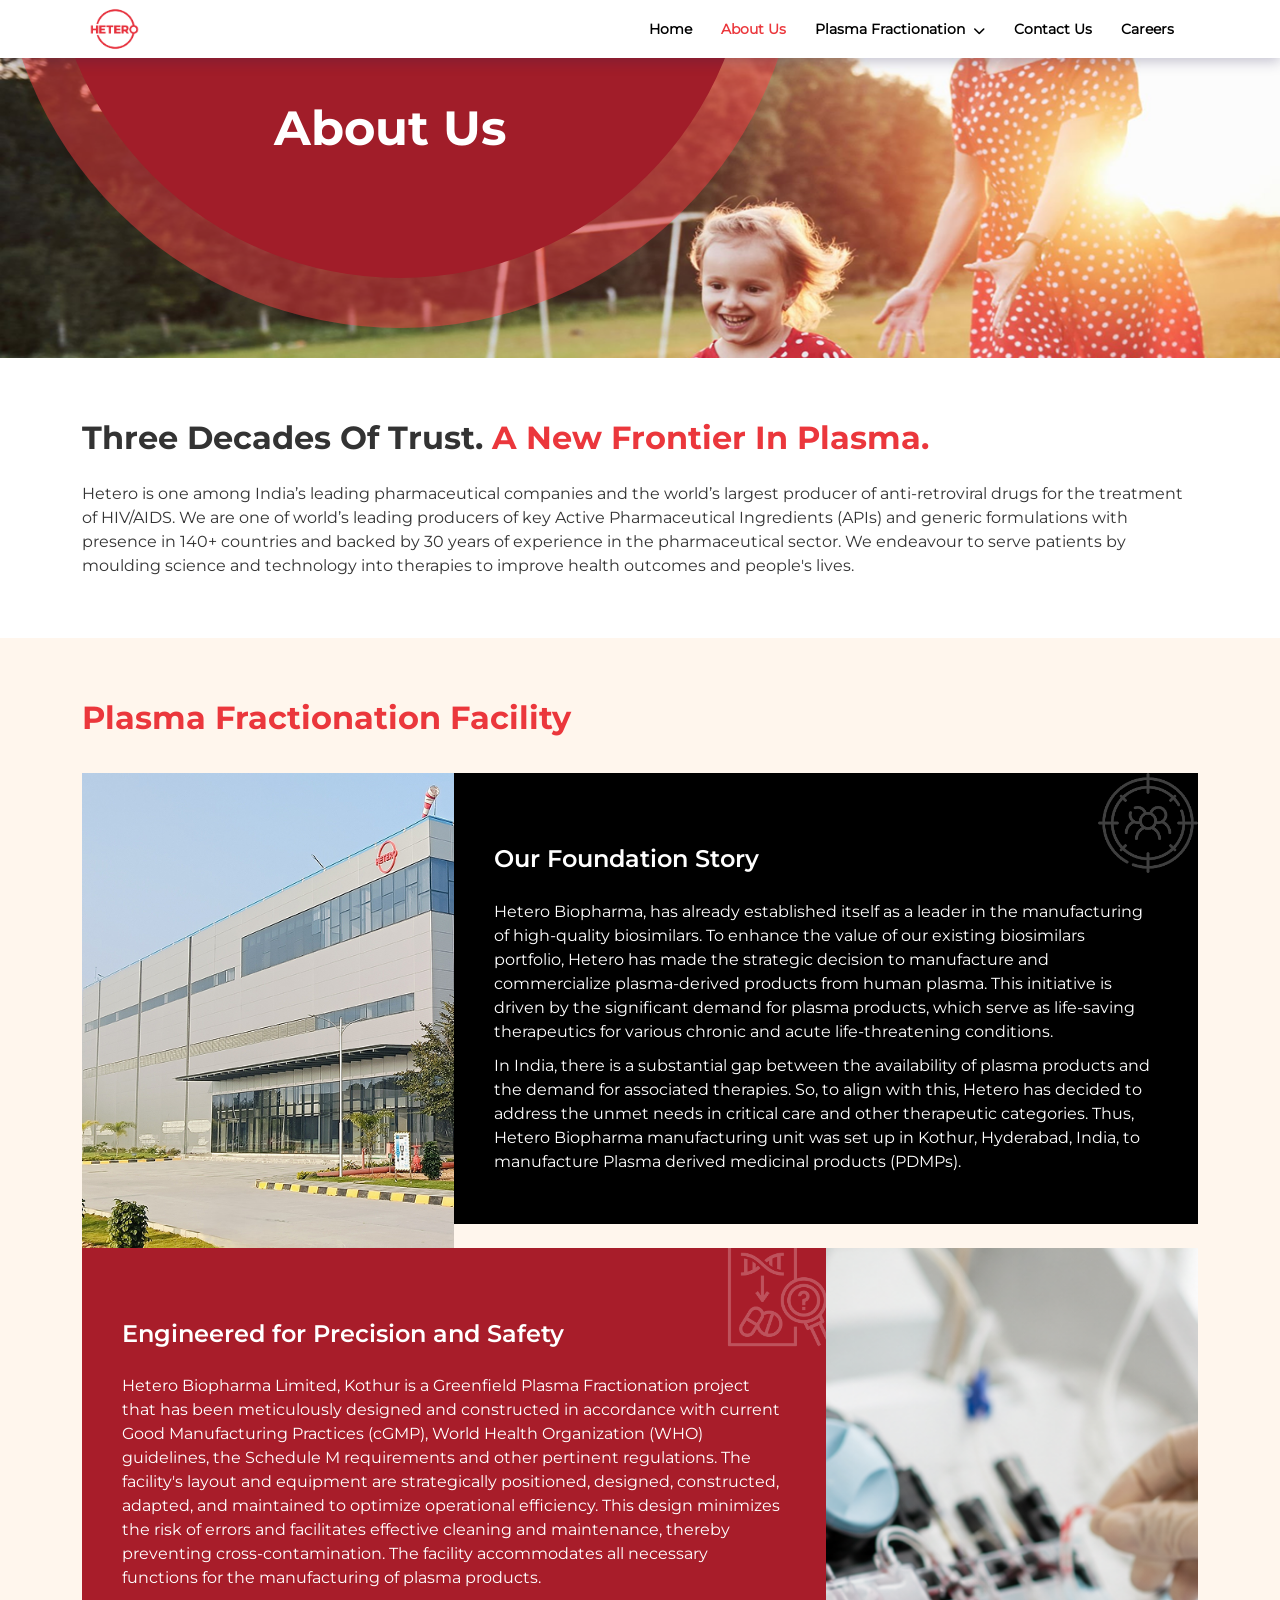
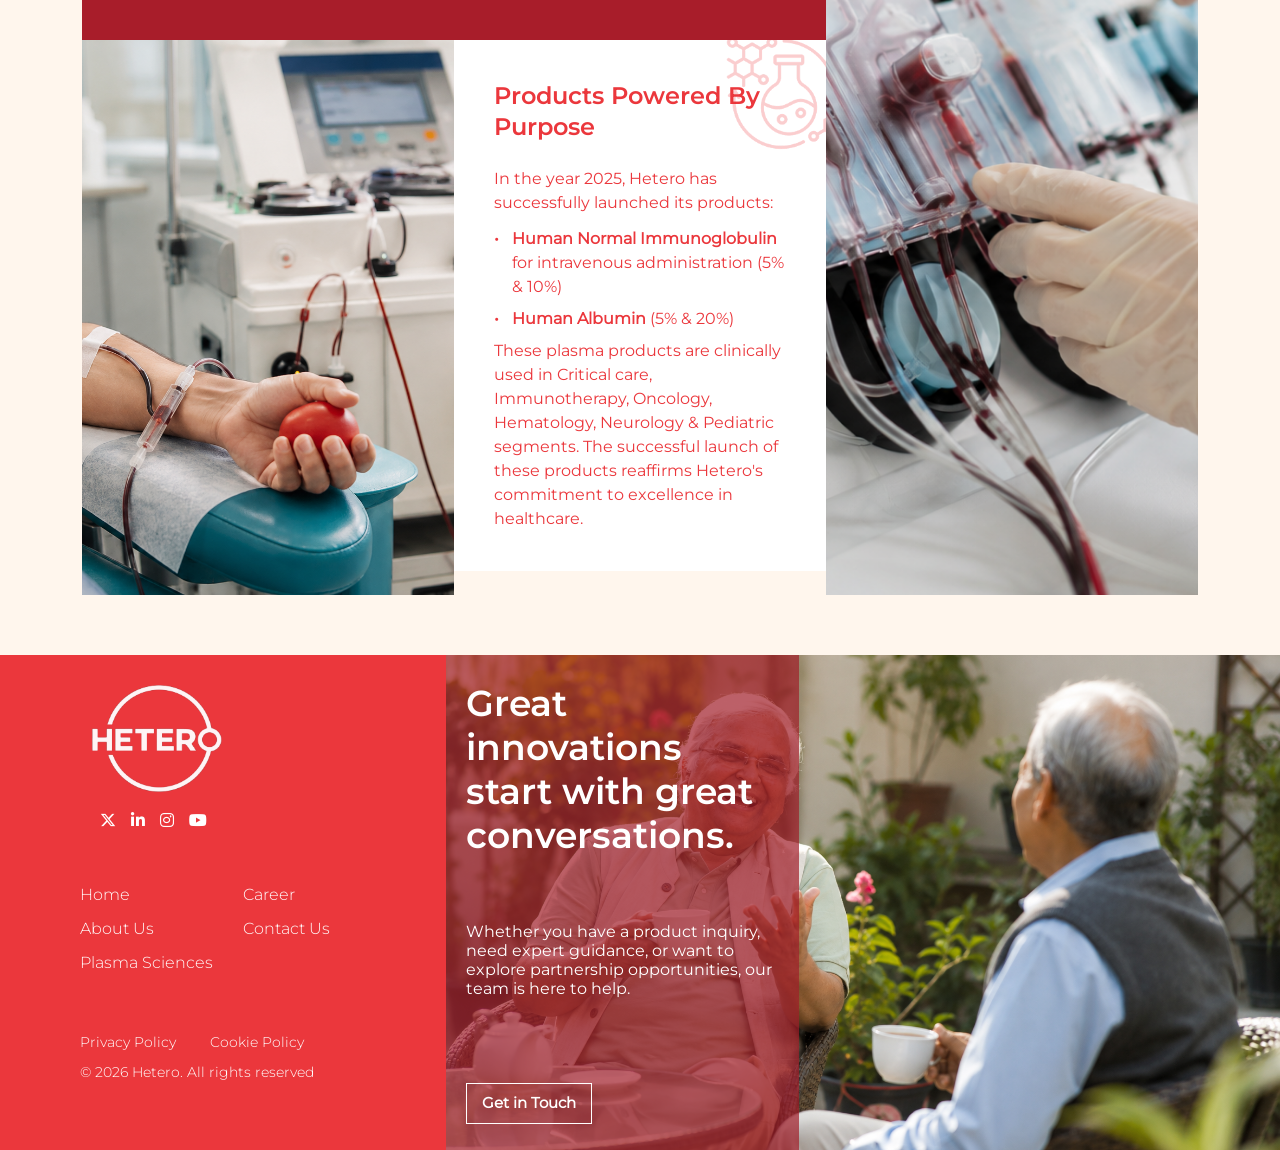
==== commit 3d2872df: "changed the images in the website" ====
--- a/about.html
+++ b/about.html
@@ -218,7 +218,7 @@
                         <div class="row g-0">
                             <div class="col-lg-6 col-md-12">
                                 <div class="plasma-image-light">
-                                    <img src="images/block-3.jpg" alt="">
+                                    <img src="images/block-3.png" alt="">
                                 </div>
                             </div>
 
@@ -247,7 +247,7 @@
 
                     <div class="col-lg-4 col-md-12 order-lg-2 order-1">
                         <div class="plasma-image plasma-image-full-height">
-                            <img src="images/block-2.jpg" alt="">
+                            <img src="images/block-2.png" alt="">
                         </div>
                     </div>
                 </div>
@@ -295,7 +295,7 @@
 
                     <div class="right-col order-lg-2 order-1">
                         <div class="footer-img">
-                            <img src="images/footer-img.jpg" alt="">
+                            <img src="images/footer-img.png" alt="">
                         </div>
 
                         <!-- CENTER : CTA -->
--- a/css/styles.css
+++ b/css/styles.css
@@ -627,20 +627,20 @@
 }
 
 .bg-manufacturing {
-    background-image: url('../images/pillar-facility-3.jpg');
+    background-image: url('../images/pillar-facility-3.png');
 }
 
 .bg-quality {
-    background-image: url('../images/pillar-facility-2.jpg');
+    background-image: url('../images/pillar-facility-2.png');
 }
 
 .bg-technology {
-    background-image: url('../images/pillar-facility-1.jpg');
+    background-image: url('../images/pillar-facility-1.png');
     background-position: center;
 }
 
 .bg-network {
-    background-image: url('../images/pillar-facility-4.jpg');
+    background-image: url('../images/pillar-facility-4.png');
 }
 
 /* Overlay Content */
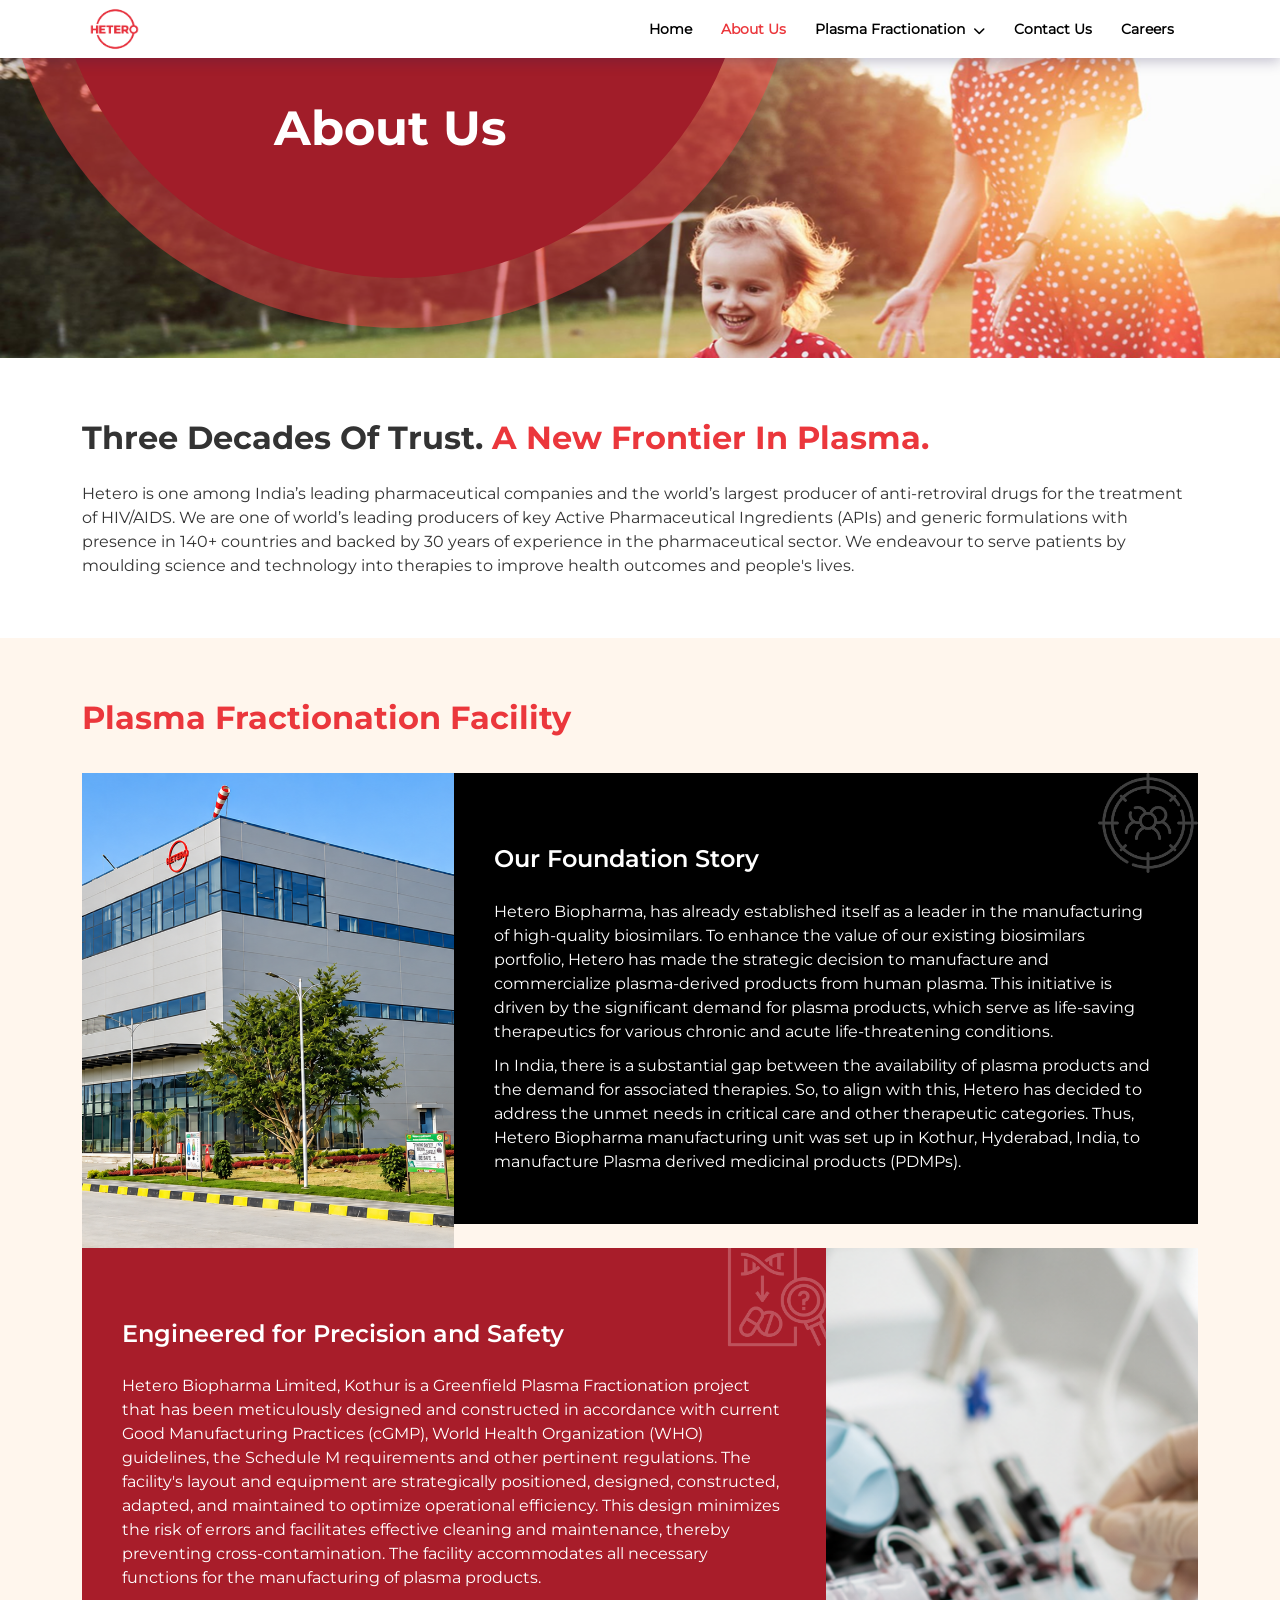
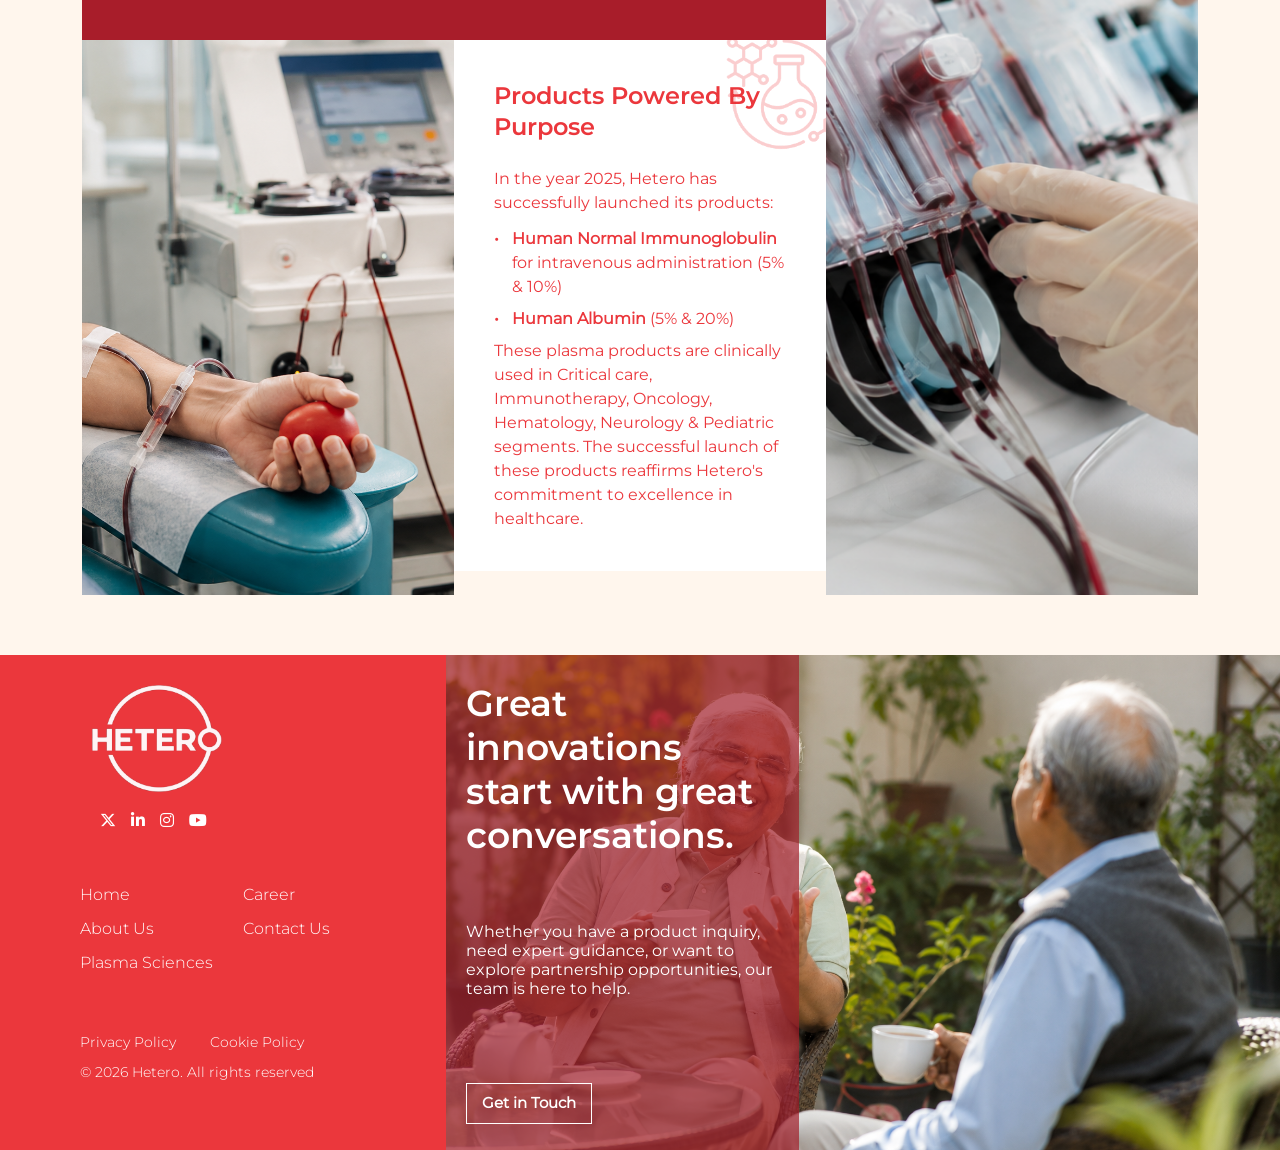
==== commit 878cd6be: "Update plant facility images in about and home pages" ====
--- a/about.html
+++ b/about.html
@@ -160,7 +160,7 @@
                 <div class="row g-0">
                     <div class="col-lg-4 col-md-12">
                         <div class=" plasma-image">
-                            <img src="images/building-block.png" alt="">
+                            <img src="images/Plantjp1.png" alt="">
                         </div>
                     </div>
 
